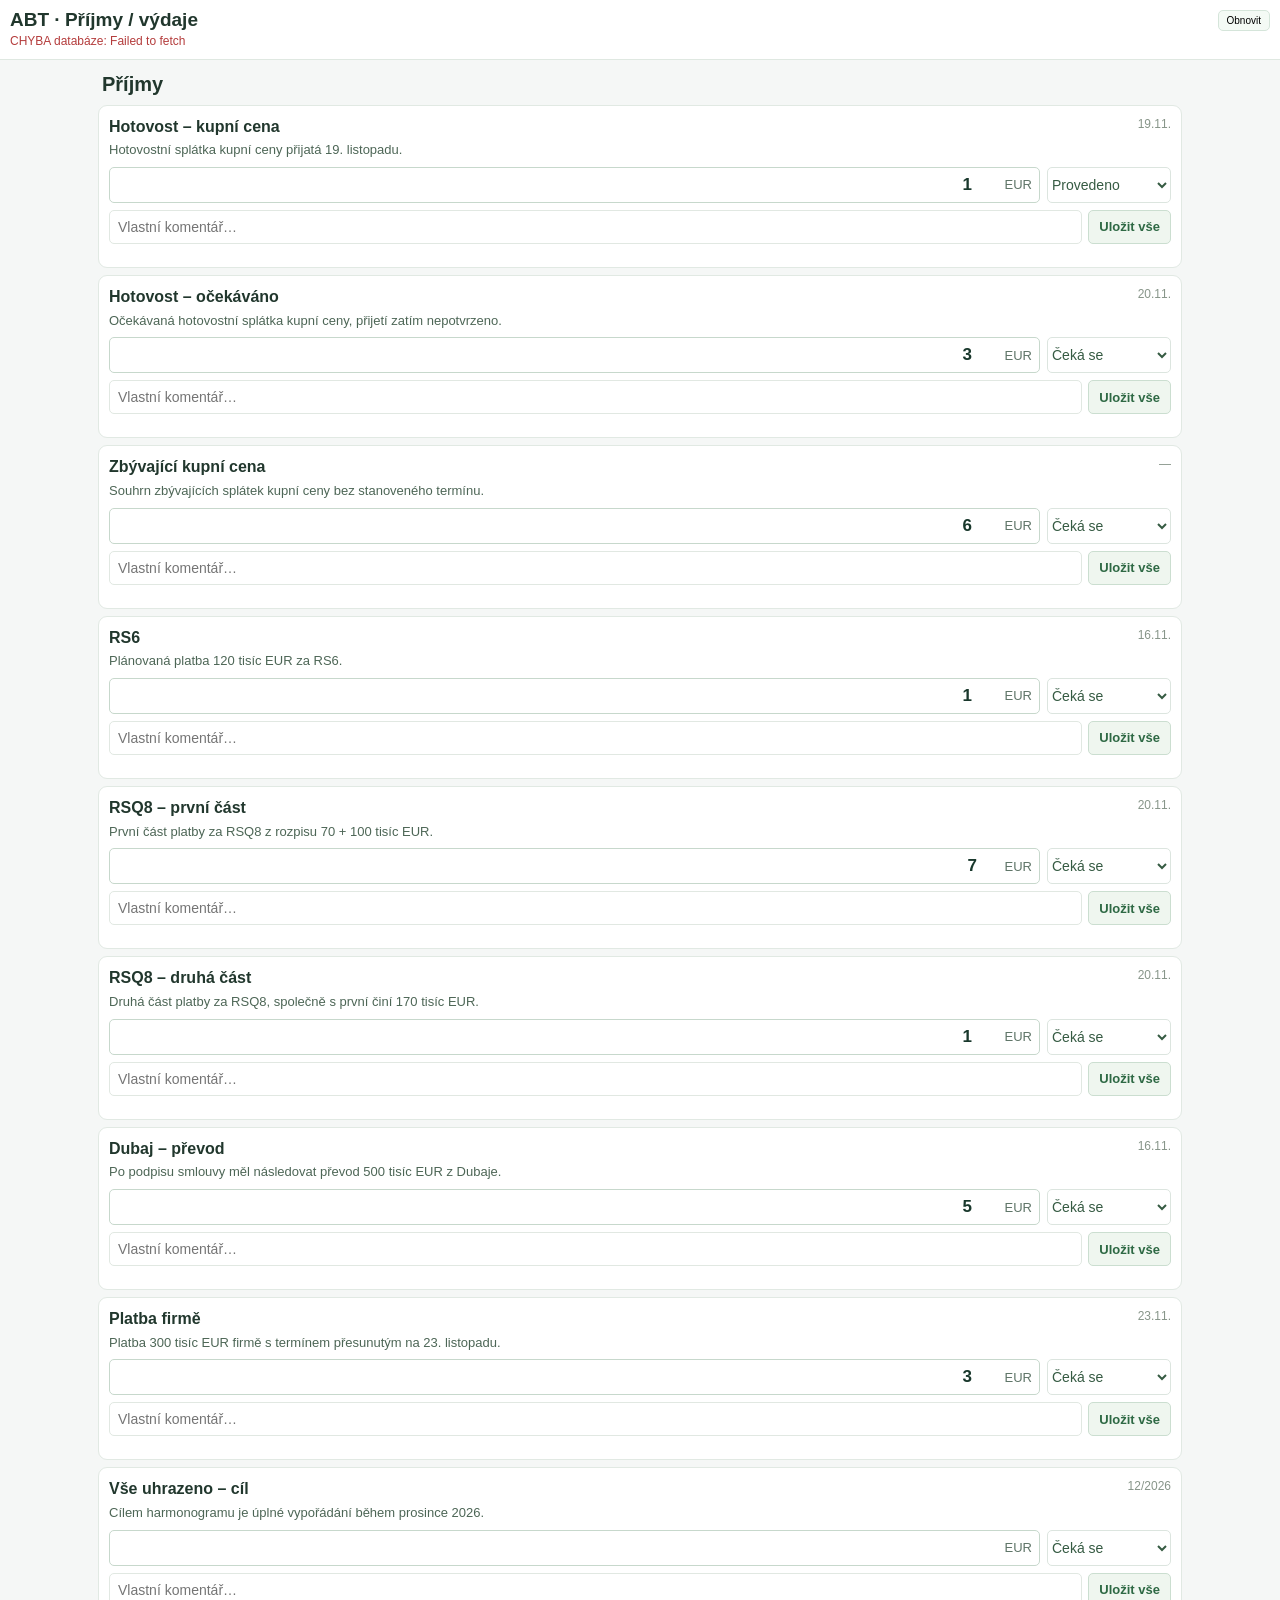
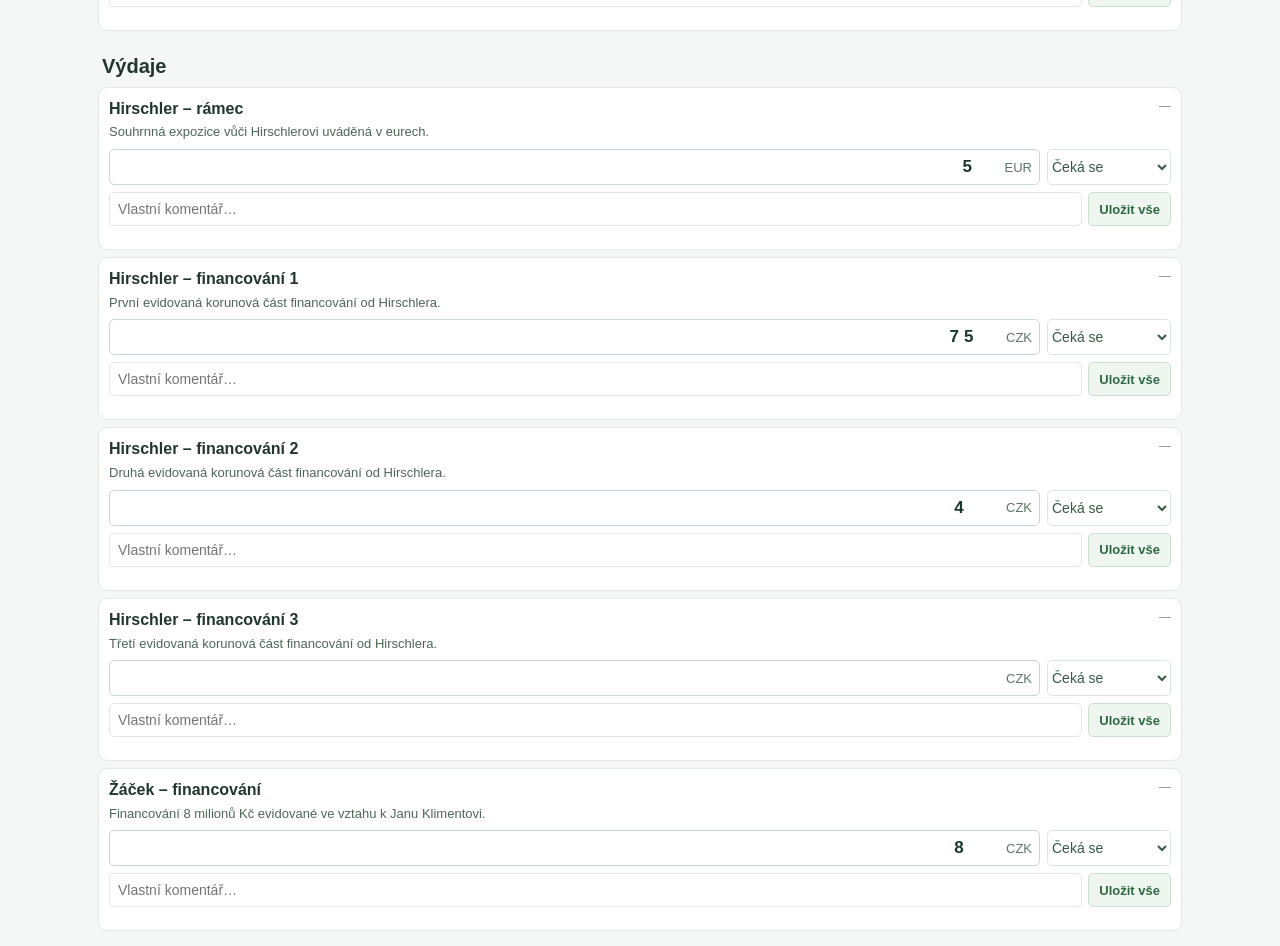
==== abt-harmonogram/index.html @ dbf968e8 "Increase text size, color income green and expenses red, format amounts with spaces" ====
<!doctype html><html lang="cs"><head><meta charset="utf-8"><meta name="viewport" content="width=device-width,initial-scale=1"><meta name="color-scheme" content="light"><title>ABT · Příjmy a výdaje</title><style>
*{box-sizing:border-box}body{margin:0;background:#f5f7f6;color:#21372d;font:12px -apple-system,BlinkMacSystemFont,"Segoe UI",Arial,sans-serif}header{position:sticky;top:0;background:#fff;border-bottom:1px solid #dfe8e1;padding:9px 10px;z-index:5}header h1{font-size:16px;margin:0}header small{font-size:10px;color:#78887c}main{max-width:1100px;margin:auto;display:flex;flex-direction:column;gap:12px;padding:8px}.group{min-width:0}.group h2{font-size:14px;margin:2px 3px 8px}.item{background:white;border:1px solid #e1e9e3;border-radius:7px;padding:7px;margin-bottom:5px}.head{display:flex;justify-content:space-between;gap:5px}.head strong{font-size:12px;line-height:1.2}.head small{font-size:10px;color:#879589;white-space:nowrap}.desc{font-size:10px;color:#61766a;line-height:1.25;margin:4px 0 5px;min-height:24px}.edit{display:grid;grid-template-columns:minmax(0,1fr) 91px;gap:4px}.amount{display:flex;align-items:center;border:1px solid #dce5df;border-radius:5px;min-width:0;height:28px}.amount input{width:100%;min-width:0;border:0;padding:4px 3px;text-align:right;background:transparent;font:700 12px inherit;color:#203c2e}.amount span{padding-right:4px;font-size:10px;color:#5f7568}.edit select{min-width:0;width:100%;height:28px;border:1px solid #dce5df;border-radius:5px;background:#f9fbf9;font-size:11px;color:#365b43}.note{display:flex;gap:4px;margin-top:5px}.note input{flex:1;min-width:0;height:26px;border:1px solid #e1e8e2;border-radius:5px;padding:4px 5px;font-size:11px}.note button{height:26px;border:1px solid #cbded0;border-radius:5px;background:#eff6ef;color:#2e6944;font-size:10px;padding:0 6px}.item .indicator{font-size:9px;min-height:10px;color:#458454;margin-top:2px}.item .indicator.bad{color:#b33d3d}#connection{font-size:10px;color:#64796b;margin-top:3px}.good{color:#317a4b!important}.bad{color:#b43c3c!important}input:focus,select:focus{outline:2px solid #9dbfaa;outline-offset:0}@media(max-width:410px){main{gap:5px;padding:5px}.item{padding:5px;margin-bottom:4px}.head strong{font-size:11px}.desc{font-size:9px;min-height:32px}.edit{grid-template-columns:minmax(0,1fr) 80px;gap:3px}.amount input{font-size:11px}.edit select{font-size:10px}.note input{font-size:10px}}@media(min-width:800px){.item{padding:10px}.desc{font-size:11px;min-height:15px}} 

/* Čitelnější mobilní finanční přehled */
body{font-size:14px}
header h1{font-size:19px}
.group h2{font-size:20px;margin:5px 4px 9px;font-weight:800}
.group.in h2{color:#176a36}
.group.out h2{color:#a32831}
.item{padding:11px 10px;margin-bottom:7px;border-radius:9px}
.group.in .item{background:#edfaef;border-color:#b7dfc1}
.group.out .item{background:#fff0f1;border-color:#f0bfc4}
.head strong{font-size:16px;font-weight:800;line-height:1.3}
.head small{font-size:12px}
.desc{font-size:13px;line-height:1.35;color:#4d6656;min-height:0;margin:4px 0 8px}
.group.out .desc{color:#785759}
.amount{height:36px;background:#fff;border-color:#c7d8cc}
.amount input{font-family:inherit;font-size:17px;font-weight:800;letter-spacing:.01em;color:#19382c}
.amount span{font-size:13px;padding-right:7px}
.edit{grid-template-columns:minmax(0,1fr) 124px;gap:7px}
.edit select{height:36px;font-size:14px;background:#fff}
.note{gap:6px;margin-top:7px}
.note input{height:34px;font-size:14px;background:#fff;padding:6px 8px}
.note button{height:34px;font-size:13px;font-weight:700;padding:0 10px}
.item .indicator{font-size:11px}
#connection{font-size:12px;line-height:1.3}
@media(max-width:410px){
main{gap:9px;padding:7px}
.item{padding:9px 8px;margin-bottom:6px}
.head strong{font-size:16px}
.desc{font-size:12px;min-height:0}
.edit{grid-template-columns:minmax(0,1fr) 112px;gap:5px}
.amount input{font-size:16px}
.edit select{font-size:13px}
.note input{font-size:13px}
}
</style></head><body><header><h1>ABT · Příjmy / výdaje</h1><button id="refresh" type="button" style="float:right;margin-top:-21px;border:1px solid #d5e5da;background:#f4faf5;border-radius:5px;padding:4px 8px;font-size:10px">Obnovit</button><div id="connection">Načítám sdílené údaje…</div></header><main id="main"></main><script>
const ITEMS=[["p100","in","19.11.","Hotovost – kupní cena",100000,"EUR","provedeno","Hotovostní splátka kupní ceny přijatá 19. listopadu."],["p300","in","20.11.","Hotovost – očekáváno",300000,"EUR","ceka","Očekávaná hotovostní splátka kupní ceny, přijetí zatím nepotvrzeno."],["p2600","in","—","Zbývající kupní cena",2600000,"EUR","ceka","Souhrn zbývajících splátek kupní ceny bez stanoveného termínu."],["a_rs6_120","in","16.11.","RS6",120000,"EUR","ceka","Plánovaná platba 120 tisíc EUR za RS6."],["a_rsq8_70","in","20.11.","RSQ8 – první část",70000,"EUR","ceka","První část platby za RSQ8 z rozpisu 70 + 100 tisíc EUR."],["a_rsq8_100","in","20.11.","RSQ8 – druhá část",100000,"EUR","ceka","Druhá část platby za RSQ8, společně s první činí 170 tisíc EUR."],["a_dubai_500","in","16.11.","Dubaj – převod",500000,"EUR","ceka","Po podpisu smlouvy měl následovat převod 500 tisíc EUR z Dubaje."],["a_firma_300","in","23.11.","Platba firmě",300000,"EUR","ceka","Platba 300 tisíc EUR firmě s termínem přesunutým na 23. listopadu."],["a_december","in","12/2026","Vše uhrazeno – cíl",0,"EUR","ceka","Cílem harmonogramu je úplné vypořádání během prosince 2026."],["h500","out","—","Hirschler – rámec",500000,"EUR","ceka","Souhrnná expozice vůči Hirschlerovi uváděná v eurech."],["h7500","out","—","Hirschler – financování 1",7500000,"CZK","ceka","První evidovaná korunová část financování od Hirschlera."],["h4000","out","—","Hirschler – financování 2",4000000,"CZK","ceka","Druhá evidovaná korunová část financování od Hirschlera."],["h2000","out","—","Hirschler – financování 3",2000000,"CZK","ceka","Třetí evidovaná korunová část financování od Hirschlera."],["z8000","out","—","Žáček – financování",8000000,"CZK","ceka","Financování 8 milionů Kč evidované ve vztahu k Janu Klimentovi."]];
const BASE="https://c--c4296fe3-6549-4477-bdfd-936af88bf021-prod.lovable.cloud";
const KEY="sb_publishable_Ddahqy6FWHovyP6J8o03cg_Qhcrh0Sl";
const $=s=>document.querySelector(s);
const safe=s=>String(s).replace(/[&<>"']/g,c=>({"&":"&amp;","<":"&lt;",">":"&gt;",'"':"&quot;","'":"&#39;"}[c]));
const formatAmount=n=>new Intl.NumberFormat("cs-CZ",{maximumFractionDigits:2}).format(Number(n)).replace(/[\\u00a0\\u202f]/g," ");
const states=Object.fromEntries(ITEMS.map(r=>[r[0],{amount:r[4],status:r[6],comment:""}]));
function rowHtml(r){const [id,g,date,name,amt,cur,status,description]=r;return '<article class="item" data-id="'+id+'"><div class="head"><strong>'+safe(name)+'</strong><small>'+safe(date)+'</small></div><div class="desc">'+safe(description)+'</div><div class="edit"><label class="amount"><input aria-label="Částka '+safe(name)+'" inputmode="decimal" value="'+formatAmount(amt)+'"><span>'+cur+'</span></label><select aria-label="Stav '+safe(name)+'"><option value="provedeno"'+(status==="provedeno"?" selected":"")+'>Provedeno</option><option value="ceka"'+(status==="ceka"?" selected":"")+'>Čeká se</option><option value="nesplneno"'+(status==="nesplneno"?" selected":"")+'>Nesplněno</option></select></div><div class="note"><input aria-label="Komentář '+safe(name)+'" placeholder="Vlastní komentář…" maxlength="2000"><button type="button">Uložit vše</button></div><div class="indicator"></div></article>'}
$("#main").innerHTML=['in','out'].map(g=>'<section class="group "+g><h2>'+(g==='in'?'Příjmy':'Výdaje')+'</h2>'+ITEMS.filter(r=>r[1]===g).map(rowHtml).join('')+'</section>').join('');
function show(el,text,bad=false){const node=el.querySelector(".indicator");node.textContent=text;node.className="indicator"+(bad?" bad":"")}
async function request(path,method="GET",body){const res=await fetch(BASE+"/rest/v1/"+path,{method,cache:"no-store",headers:{"apikey":KEY,"Content-Type":"application/json","Accept":"application/json",...(method==="PATCH"?{"Prefer":"return=representation"}:{})},...(body!==undefined?{body:JSON.stringify(body)}:{})});const t=await res.text();if(!res.ok)throw Error(t.slice(0,180));return t?JSON.parse(t):[]}
function apply(id){const el=document.querySelector('[data-id="'+id+'"]');if(!el)return;const v=states[id];el.querySelector(".amount input").value=formatAmount(v.amount);el.querySelector("select").value=v.status;el.querySelector(".note input").value=v.comment||""}
const busy=new Set();
function readEditor(el){
 const raw=el.querySelector(".amount input").value.trim().replace(/\s/g,"").replace(",",".");
 if(!/^\d+(\.\d{1,2})?$/.test(raw)||Number(raw)>=1e12)throw Error("Neplatná částka. Povolena jsou maximálně dvě desetinná místa.");
 return {amount:Number(raw),status:el.querySelector("select").value,comment:el.querySelector(".note input").value};
}
async function saveAll(el){
 const id=el.dataset.id;
 if(busy.has(id))return;
 let patch;
 try{patch=readEditor(el)}catch(e){show(el,e.message,true);return}
 busy.add(id);
 const button=el.querySelector("button");
 button.disabled=true;button.textContent="Ukládám…";
 show(el,"Odesílám změny do databáze…");
 try{
   const result=await request("payment_item_states?id=eq."+encodeURIComponent(id)+"&select=id,amount,status,comment","PATCH",patch);
   if(!Array.isArray(result)||result.length!==1)throw Error("Změna nebyla databází potvrzena.");
   const verify=await request("payment_item_states?id=eq."+encodeURIComponent(id)+"&select=id,amount,status,comment");
   if(!Array.isArray(verify)||verify.length!==1)throw Error("Uložení se nepodařilo zpětně ověřit.");
   const r=verify[0];
   if(Math.abs(Number(r.amount)-patch.amount)>0.001||r.status!==patch.status||(r.comment||"")!==patch.comment)throw Error("Po načtení jsou hodnoty jiné, změna nebyla potvrzena.");
   states[id]={amount:Number(r.amount),status:r.status,comment:r.comment||""};
   apply(id);
   show(el,"✓ Uloženo a znovu načteno z databáze");
 }catch(e){
   show(el,"CHYBA: "+e.message,true);
   // Preserve edited form values to allow retry; do not claim success.
 }finally{
   busy.delete(id);
   button.disabled=false;button.textContent="Uložit vše";
 }
}
document.querySelectorAll(".item").forEach(el=>{
 const button=el.querySelector("button");
 button.addEventListener("click",()=>saveAll(el));
 const mark=()=>{show(el,"Neuložené změny – klepněte na Uložit vše");};
 el.querySelector(".amount input").addEventListener("input",mark);
 el.querySelector("select").addEventListener("change",mark);
 const comment=el.querySelector(".note input");
 comment.addEventListener("input",mark);
 comment.addEventListener("keydown",e=>{if(e.key==="Enter"){e.preventDefault();saveAll(el)}});
});
async function load(){
 const indicator=$("#connection");
 indicator.textContent="Načítám společná data…";indicator.className="";
 try{
  const result=await request("payment_item_states?select=id,amount,status,comment");
  if(!Array.isArray(result)||result.length<ITEMS.length)throw Error("Databáze nevrátila všech 14 položek.");
  for(const r of result)if(states[r.id])states[r.id]={amount:Number(r.amount),status:r.status,comment:r.comment||""};
  for(const id of Object.keys(states)){if(!busy.has(id)){apply(id);const el=document.querySelector('[data-id="'+id+'"]');show(el,"");}}
  indicator.textContent="Sdílená databáze aktivní · po změně stiskněte Uložit vše";indicator.className="good";
 }catch(e){
  indicator.textContent="CHYBA databáze: "+e.message;indicator.className="bad";
  document.querySelectorAll(".item button").forEach(el=>el.disabled=true);
 }
}
$("#refresh").addEventListener("click",()=>load());
load();
</script></body></html>
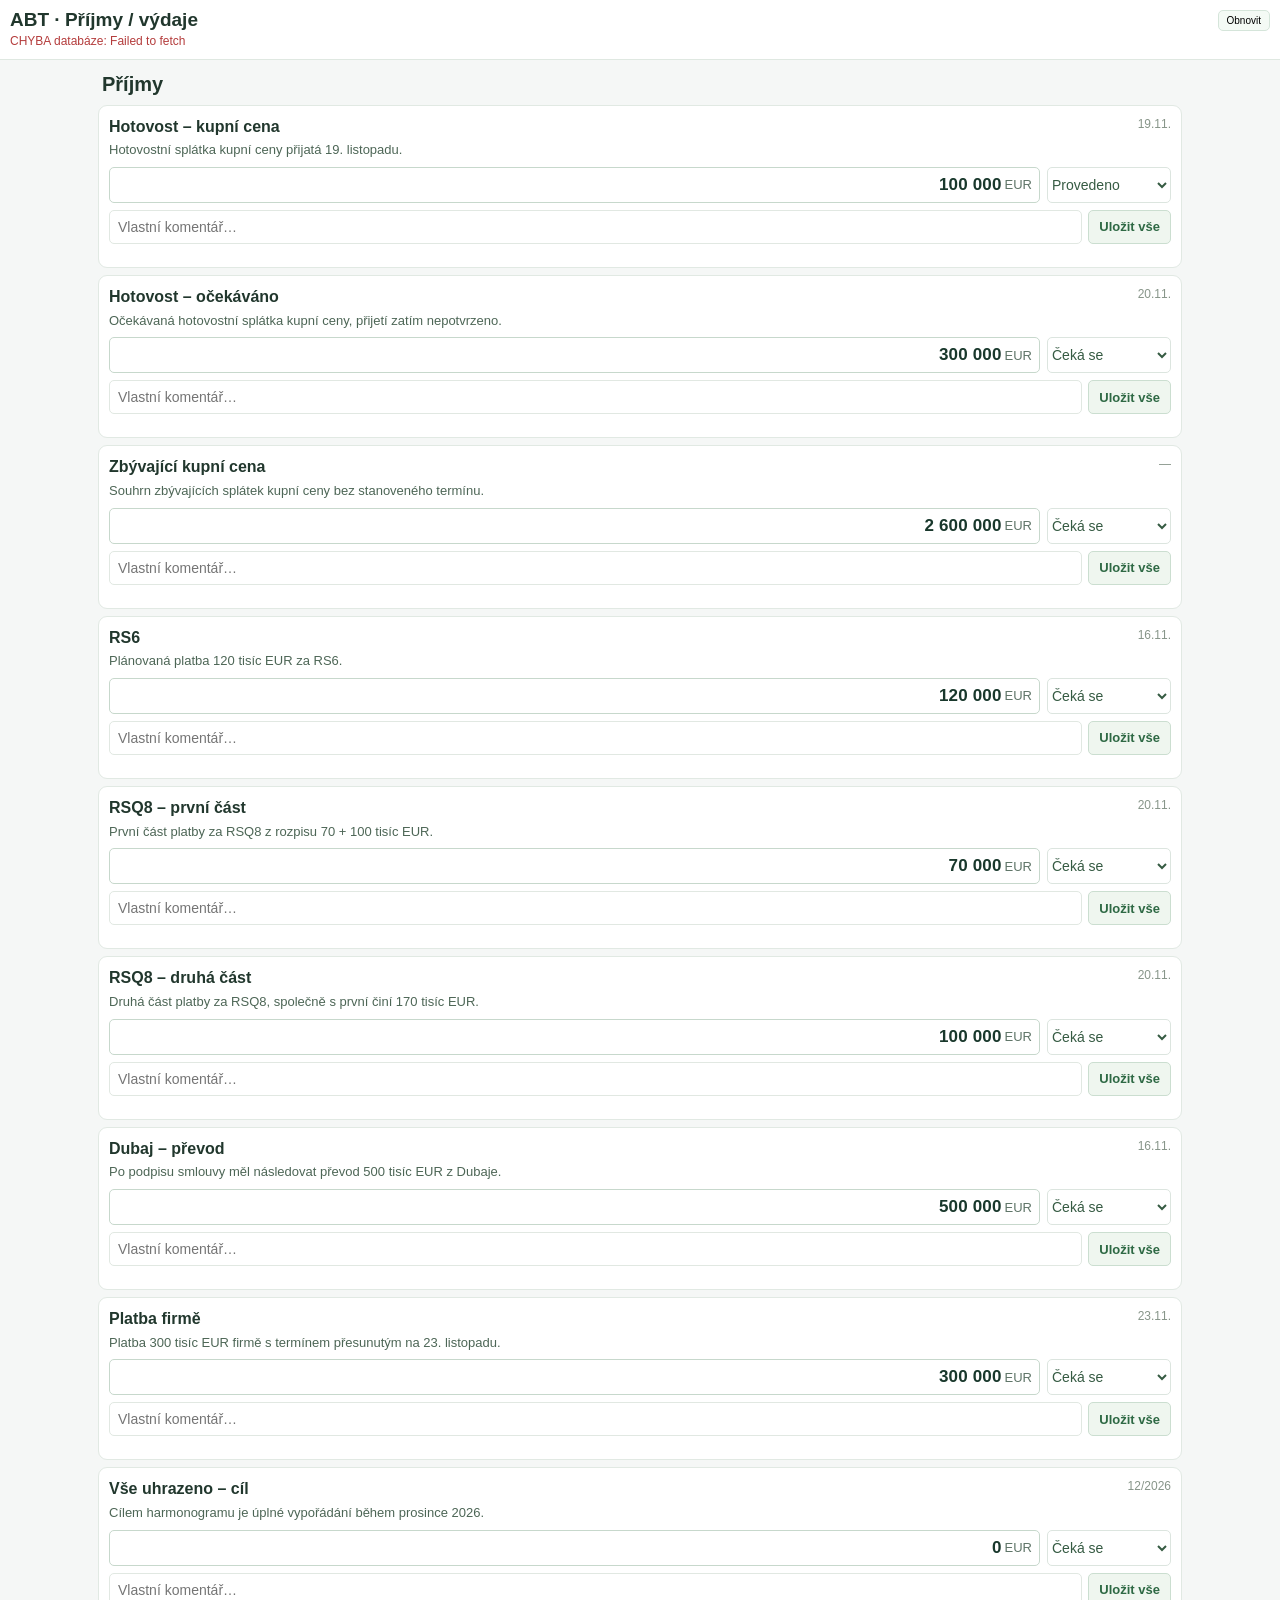
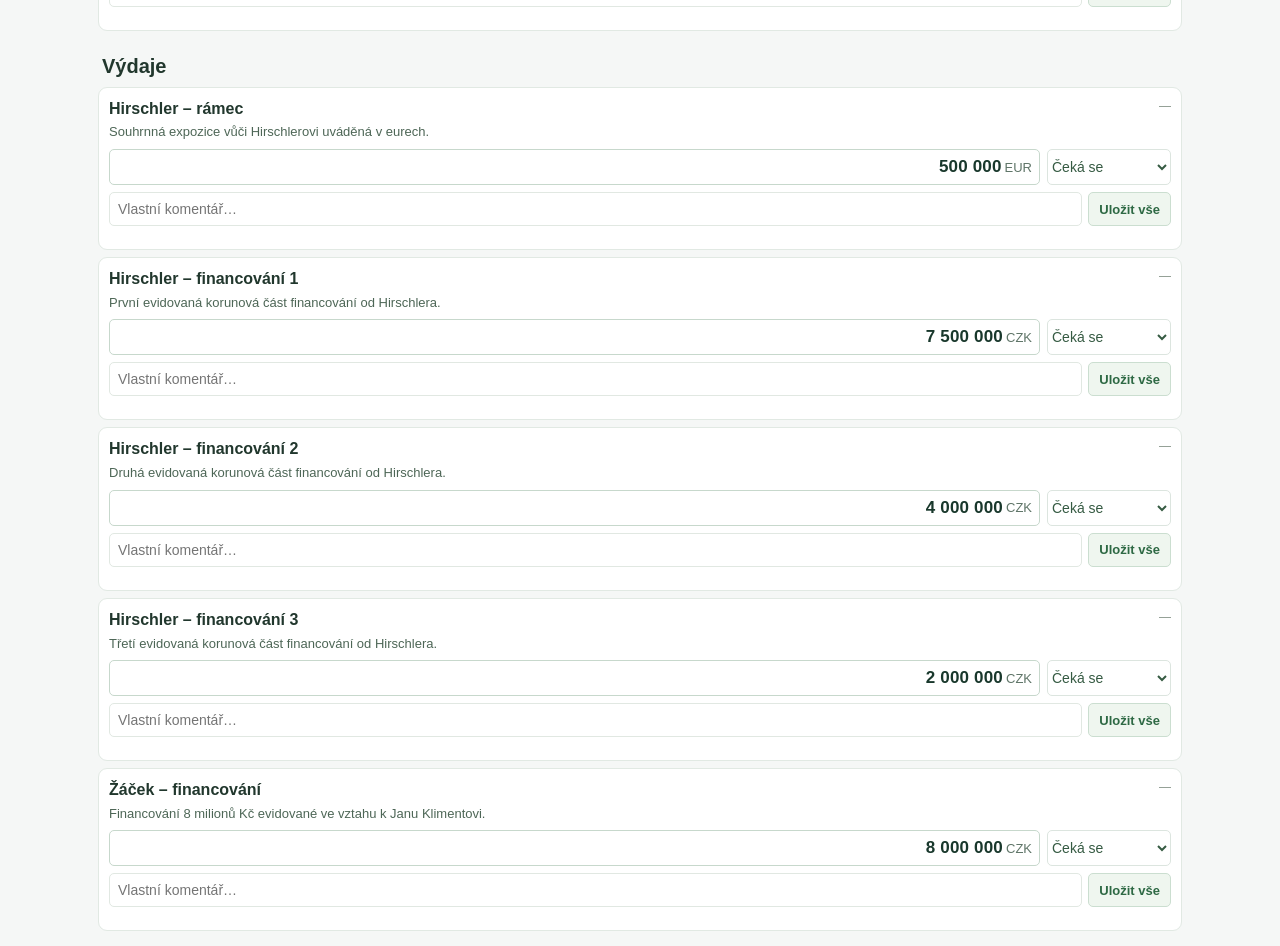
==== commit 150c32ba: "Correct Czech thousands separator normalization" ====
--- a/abt-harmonogram/index.html
+++ b/abt-harmonogram/index.html
@@ -40,7 +40,7 @@
 const KEY="sb_publishable_Ddahqy6FWHovyP6J8o03cg_Qhcrh0Sl";
 const $=s=>document.querySelector(s);
 const safe=s=>String(s).replace(/[&<>"']/g,c=>({"&":"&amp;","<":"&lt;",">":"&gt;",'"':"&quot;","'":"&#39;"}[c]));
-const formatAmount=n=>new Intl.NumberFormat("cs-CZ",{maximumFractionDigits:2}).format(Number(n)).replace(/[\\u00a0\\u202f]/g," ");
+const formatAmount=n=>new Intl.NumberFormat("cs-CZ",{maximumFractionDigits:2}).format(Number(n)).replace(/[\u00a0\u202f]/g," ");
 const states=Object.fromEntries(ITEMS.map(r=>[r[0],{amount:r[4],status:r[6],comment:""}]));
 function rowHtml(r){const [id,g,date,name,amt,cur,status,description]=r;return '<article class="item" data-id="'+id+'"><div class="head"><strong>'+safe(name)+'</strong><small>'+safe(date)+'</small></div><div class="desc">'+safe(description)+'</div><div class="edit"><label class="amount"><input aria-label="Částka '+safe(name)+'" inputmode="decimal" value="'+formatAmount(amt)+'"><span>'+cur+'</span></label><select aria-label="Stav '+safe(name)+'"><option value="provedeno"'+(status==="provedeno"?" selected":"")+'>Provedeno</option><option value="ceka"'+(status==="ceka"?" selected":"")+'>Čeká se</option><option value="nesplneno"'+(status==="nesplneno"?" selected":"")+'>Nesplněno</option></select></div><div class="note"><input aria-label="Komentář '+safe(name)+'" placeholder="Vlastní komentář…" maxlength="2000"><button type="button">Uložit vše</button></div><div class="indicator"></div></article>'}
 $("#main").innerHTML=['in','out'].map(g=>'<section class="group "+g><h2>'+(g==='in'?'Příjmy':'Výdaje')+'</h2>'+ITEMS.filter(r=>r[1]===g).map(rowHtml).join('')+'</section>').join('');
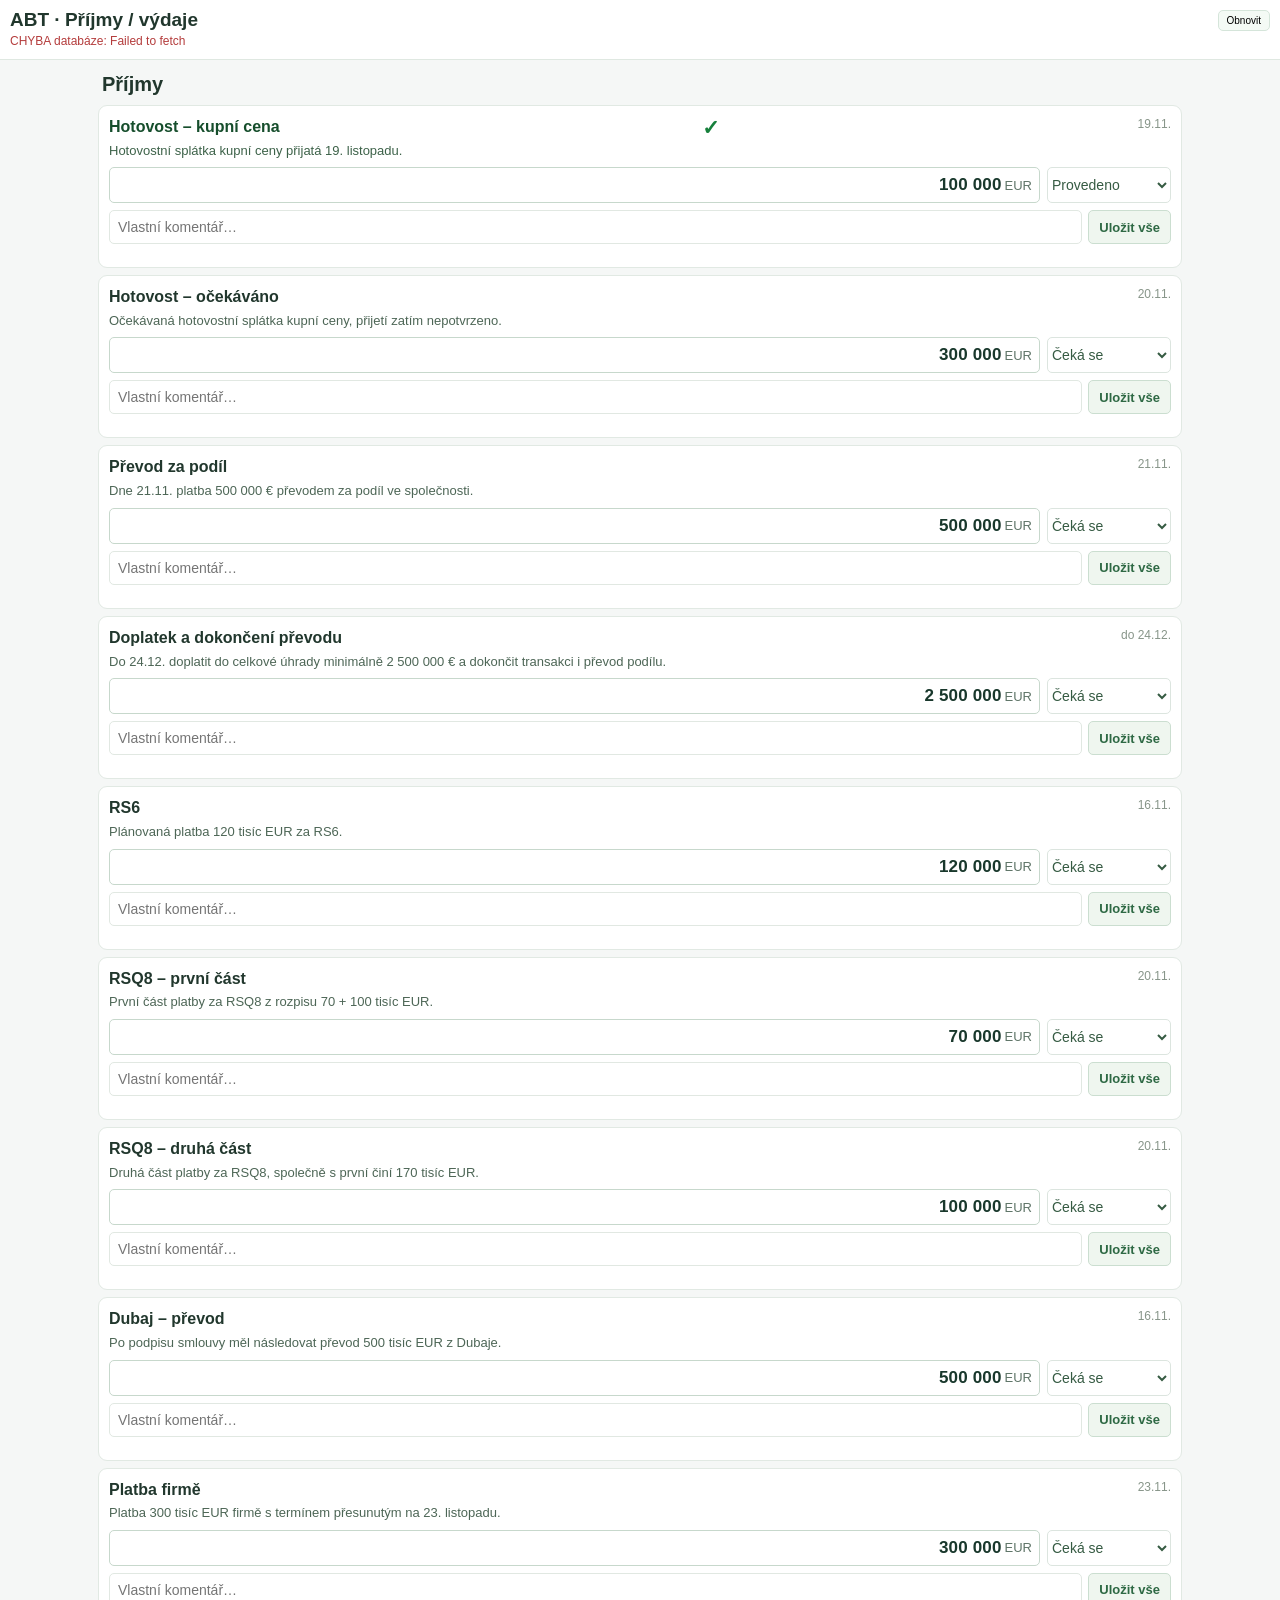
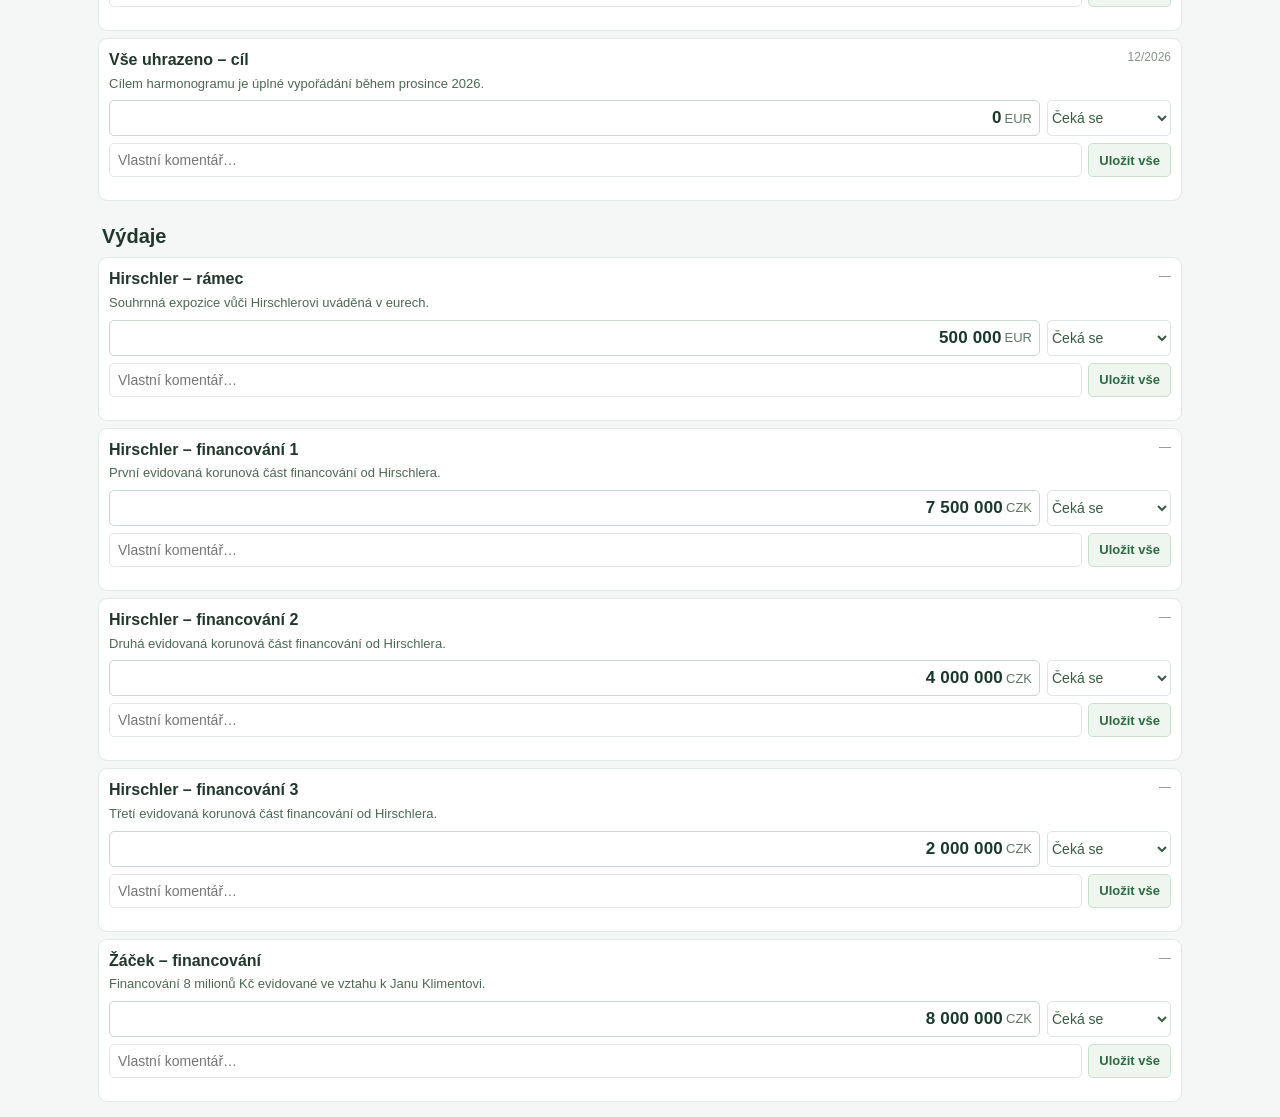
==== commit 06dd7f0c: "Replace purchase remainder with dated transfer and settlement target; fill completed rows green" ====
--- a/abt-harmonogram/index.html
+++ b/abt-harmonogram/index.html
@@ -34,19 +34,32 @@
 .edit select{font-size:13px}
 .note input{font-size:13px}
 }
+
+/* Barva výhradně podle skutečně uloženého stavu, nikoli podle typu platby */
+.group.in .item,.group.out .item{background:#fff;border-color:#e0e5e1}
+.group.in .item.done,.group.out .item.done{background:#dbf5e2!important;border-color:#74be88!important;box-shadow:inset 0 0 0 1px #a4d9b0}
+.item .status-check{display:none;flex-shrink:0;color:#17803c;font-size:21px;line-height:1;font-weight:900;margin-left:5px}
+.item.done .status-check{display:inline-block}
+.item.done .desc{color:#3d6249}
+.item.done .head strong{color:#164e2c}
 </style></head><body><header><h1>ABT · Příjmy / výdaje</h1><button id="refresh" type="button" style="float:right;margin-top:-21px;border:1px solid #d5e5da;background:#f4faf5;border-radius:5px;padding:4px 8px;font-size:10px">Obnovit</button><div id="connection">Načítám sdílené údaje…</div></header><main id="main"></main><script>
-const ITEMS=[["p100","in","19.11.","Hotovost – kupní cena",100000,"EUR","provedeno","Hotovostní splátka kupní ceny přijatá 19. listopadu."],["p300","in","20.11.","Hotovost – očekáváno",300000,"EUR","ceka","Očekávaná hotovostní splátka kupní ceny, přijetí zatím nepotvrzeno."],["p2600","in","—","Zbývající kupní cena",2600000,"EUR","ceka","Souhrn zbývajících splátek kupní ceny bez stanoveného termínu."],["a_rs6_120","in","16.11.","RS6",120000,"EUR","ceka","Plánovaná platba 120 tisíc EUR za RS6."],["a_rsq8_70","in","20.11.","RSQ8 – první část",70000,"EUR","ceka","První část platby za RSQ8 z rozpisu 70 + 100 tisíc EUR."],["a_rsq8_100","in","20.11.","RSQ8 – druhá část",100000,"EUR","ceka","Druhá část platby za RSQ8, společně s první činí 170 tisíc EUR."],["a_dubai_500","in","16.11.","Dubaj – převod",500000,"EUR","ceka","Po podpisu smlouvy měl následovat převod 500 tisíc EUR z Dubaje."],["a_firma_300","in","23.11.","Platba firmě",300000,"EUR","ceka","Platba 300 tisíc EUR firmě s termínem přesunutým na 23. listopadu."],["a_december","in","12/2026","Vše uhrazeno – cíl",0,"EUR","ceka","Cílem harmonogramu je úplné vypořádání během prosince 2026."],["h500","out","—","Hirschler – rámec",500000,"EUR","ceka","Souhrnná expozice vůči Hirschlerovi uváděná v eurech."],["h7500","out","—","Hirschler – financování 1",7500000,"CZK","ceka","První evidovaná korunová část financování od Hirschlera."],["h4000","out","—","Hirschler – financování 2",4000000,"CZK","ceka","Druhá evidovaná korunová část financování od Hirschlera."],["h2000","out","—","Hirschler – financování 3",2000000,"CZK","ceka","Třetí evidovaná korunová část financování od Hirschlera."],["z8000","out","—","Žáček – financování",8000000,"CZK","ceka","Financování 8 milionů Kč evidované ve vztahu k Janu Klimentovi."]];
+const ITEMS=[["p100","in","19.11.","Hotovost – kupní cena",100000,"EUR","provedeno","Hotovostní splátka kupní ceny přijatá 19. listopadu."],["p300","in","20.11.","Hotovost – očekáváno",300000,"EUR","ceka","Očekávaná hotovostní splátka kupní ceny, přijetí zatím nepotvrzeno."],["p_transfer_2111","in","21.11.","Převod za podíl",500000,"EUR","ceka","Dne 21.11. platba 500 000 € převodem za podíl ve společnosti."],["p_target_2412","in","do 24.12.","Doplatek a dokončení převodu",2500000,"EUR","ceka","Do 24.12. doplatit do celkové úhrady minimálně 2 500 000 € a dokončit transakci i převod podílu."],["a_rs6_120","in","16.11.","RS6",120000,"EUR","ceka","Plánovaná platba 120 tisíc EUR za RS6."],["a_rsq8_70","in","20.11.","RSQ8 – první část",70000,"EUR","ceka","První část platby za RSQ8 z rozpisu 70 + 100 tisíc EUR."],["a_rsq8_100","in","20.11.","RSQ8 – druhá část",100000,"EUR","ceka","Druhá část platby za RSQ8, společně s první činí 170 tisíc EUR."],["a_dubai_500","in","16.11.","Dubaj – převod",500000,"EUR","ceka","Po podpisu smlouvy měl následovat převod 500 tisíc EUR z Dubaje."],["a_firma_300","in","23.11.","Platba firmě",300000,"EUR","ceka","Platba 300 tisíc EUR firmě s termínem přesunutým na 23. listopadu."],["a_december","in","12/2026","Vše uhrazeno – cíl",0,"EUR","ceka","Cílem harmonogramu je úplné vypořádání během prosince 2026."],["h500","out","—","Hirschler – rámec",500000,"EUR","ceka","Souhrnná expozice vůči Hirschlerovi uváděná v eurech."],["h7500","out","—","Hirschler – financování 1",7500000,"CZK","ceka","První evidovaná korunová část financování od Hirschlera."],["h4000","out","—","Hirschler – financování 2",4000000,"CZK","ceka","Druhá evidovaná korunová část financování od Hirschlera."],["h2000","out","—","Hirschler – financování 3",2000000,"CZK","ceka","Třetí evidovaná korunová část financování od Hirschlera."],["z8000","out","—","Žáček – financování",8000000,"CZK","ceka","Financování 8 milionů Kč evidované ve vztahu k Janu Klimentovi."]];
 const BASE="https://c--c4296fe3-6549-4477-bdfd-936af88bf021-prod.lovable.cloud";
 const KEY="sb_publishable_Ddahqy6FWHovyP6J8o03cg_Qhcrh0Sl";
 const $=s=>document.querySelector(s);
 const safe=s=>String(s).replace(/[&<>"']/g,c=>({"&":"&amp;","<":"&lt;",">":"&gt;",'"':"&quot;","'":"&#39;"}[c]));
 const formatAmount=n=>new Intl.NumberFormat("cs-CZ",{maximumFractionDigits:2}).format(Number(n)).replace(/[\u00a0\u202f]/g," ");
 const states=Object.fromEntries(ITEMS.map(r=>[r[0],{amount:r[4],status:r[6],comment:""}]));
-function rowHtml(r){const [id,g,date,name,amt,cur,status,description]=r;return '<article class="item" data-id="'+id+'"><div class="head"><strong>'+safe(name)+'</strong><small>'+safe(date)+'</small></div><div class="desc">'+safe(description)+'</div><div class="edit"><label class="amount"><input aria-label="Částka '+safe(name)+'" inputmode="decimal" value="'+formatAmount(amt)+'"><span>'+cur+'</span></label><select aria-label="Stav '+safe(name)+'"><option value="provedeno"'+(status==="provedeno"?" selected":"")+'>Provedeno</option><option value="ceka"'+(status==="ceka"?" selected":"")+'>Čeká se</option><option value="nesplneno"'+(status==="nesplneno"?" selected":"")+'>Nesplněno</option></select></div><div class="note"><input aria-label="Komentář '+safe(name)+'" placeholder="Vlastní komentář…" maxlength="2000"><button type="button">Uložit vše</button></div><div class="indicator"></div></article>'}
+function rowHtml(r){const [id,g,date,name,amt,cur,status,description]=r;return '<article class="item'+(status==="provedeno"?" done":"")+'" data-id="'+id+'"><div class="head"><strong>'+safe(name)+'</strong><span class="status-check" aria-label="Provedeno" title="Provedeno">✓</span><small>'+safe(date)+'</small></div><div class="desc">'+safe(description)+'</div><div class="edit"><label class="amount"><input aria-label="Částka '+safe(name)+'" inputmode="decimal" value="'+formatAmount(amt)+'"><span>'+cur+'</span></label><select aria-label="Stav '+safe(name)+'"><option value="provedeno"'+(status==="provedeno"?" selected":"")+'>Provedeno</option><option value="ceka"'+(status==="ceka"?" selected":"")+'>Čeká se</option><option value="nesplneno"'+(status==="nesplneno"?" selected":"")+'>Nesplněno</option></select></div><div class="note"><input aria-label="Komentář '+safe(name)+'" placeholder="Vlastní komentář…" maxlength="2000"><button type="button">Uložit vše</button></div><div class="indicator"></div></article>'}
 $("#main").innerHTML=['in','out'].map(g=>'<section class="group "+g><h2>'+(g==='in'?'Příjmy':'Výdaje')+'</h2>'+ITEMS.filter(r=>r[1]===g).map(rowHtml).join('')+'</section>').join('');
 function show(el,text,bad=false){const node=el.querySelector(".indicator");node.textContent=text;node.className="indicator"+(bad?" bad":"")}
 async function request(path,method="GET",body){const res=await fetch(BASE+"/rest/v1/"+path,{method,cache:"no-store",headers:{"apikey":KEY,"Content-Type":"application/json","Accept":"application/json",...(method==="PATCH"?{"Prefer":"return=representation"}:{})},...(body!==undefined?{body:JSON.stringify(body)}:{})});const t=await res.text();if(!res.ok)throw Error(t.slice(0,180));return t?JSON.parse(t):[]}
-function apply(id){const el=document.querySelector('[data-id="'+id+'"]');if(!el)return;const v=states[id];el.querySelector(".amount input").value=formatAmount(v.amount);el.querySelector("select").value=v.status;el.querySelector(".note input").value=v.comment||""}
+function setDoneAppearance(el,done){
+ el.classList.toggle("done",done);
+ el.style.setProperty("background-color",done?"#dbf5e2":"#ffffff","important");
+ el.style.setProperty("border-color",done?"#74be88":"#e0e5e1","important");
+}
+function apply(id){const el=document.querySelector('[data-id="'+id+'"]');if(!el)return;const v=states[id];el.querySelector(".amount input").value=formatAmount(v.amount);el.querySelector("select").value=v.status;setDoneAppearance(el,v.status==="provedeno");el.querySelector(".note input").value=v.comment||""}
 const busy=new Set();
 function readEditor(el){
  const raw=el.querySelector(".amount input").value.trim().replace(/\s/g,"").replace(",",".");
@@ -85,7 +98,7 @@
  button.addEventListener("click",()=>saveAll(el));
  const mark=()=>{show(el,"Neuložené změny – klepněte na Uložit vše");};
  el.querySelector(".amount input").addEventListener("input",mark);
- el.querySelector("select").addEventListener("change",mark);
+ el.querySelector("select").addEventListener("change",()=>{setDoneAppearance(el,el.querySelector("select").value==="provedeno");mark();});
  const comment=el.querySelector(".note input");
  comment.addEventListener("input",mark);
  comment.addEventListener("keydown",e=>{if(e.key==="Enter"){e.preventDefault();saveAll(el)}});
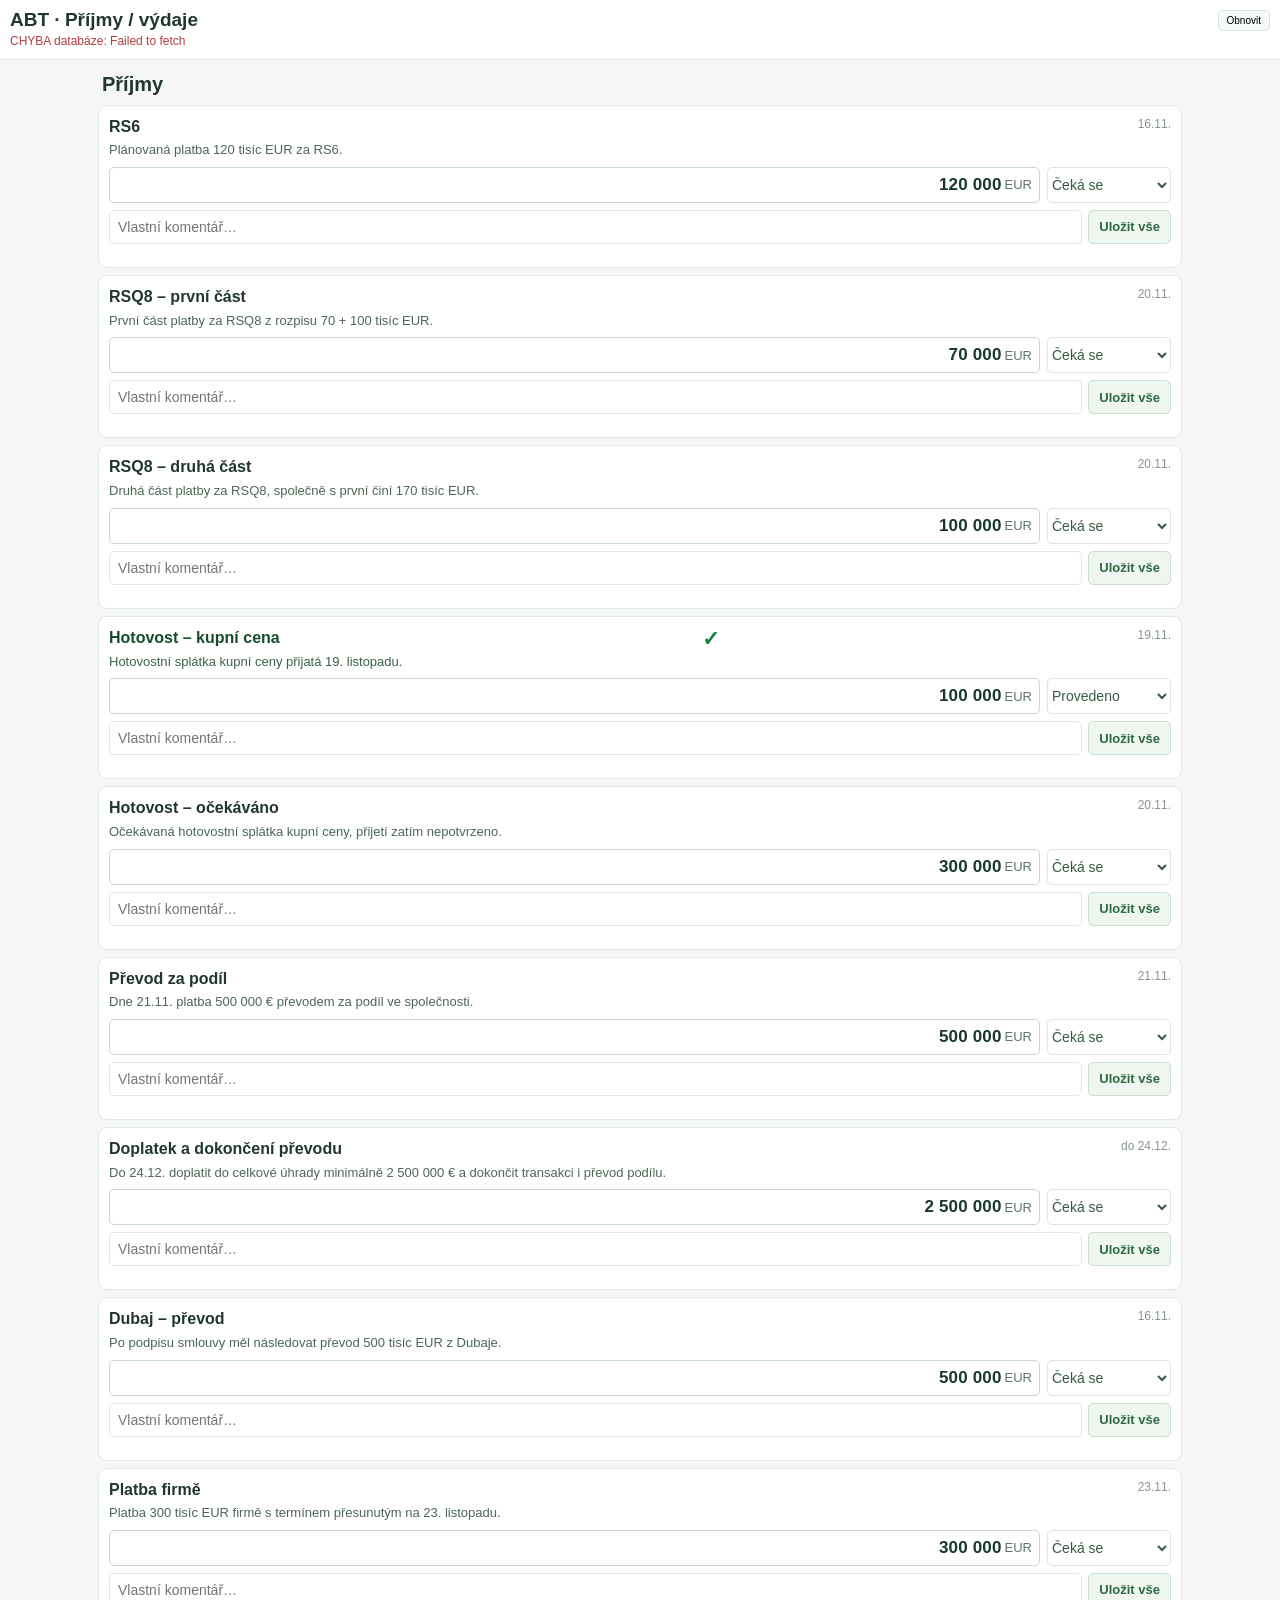
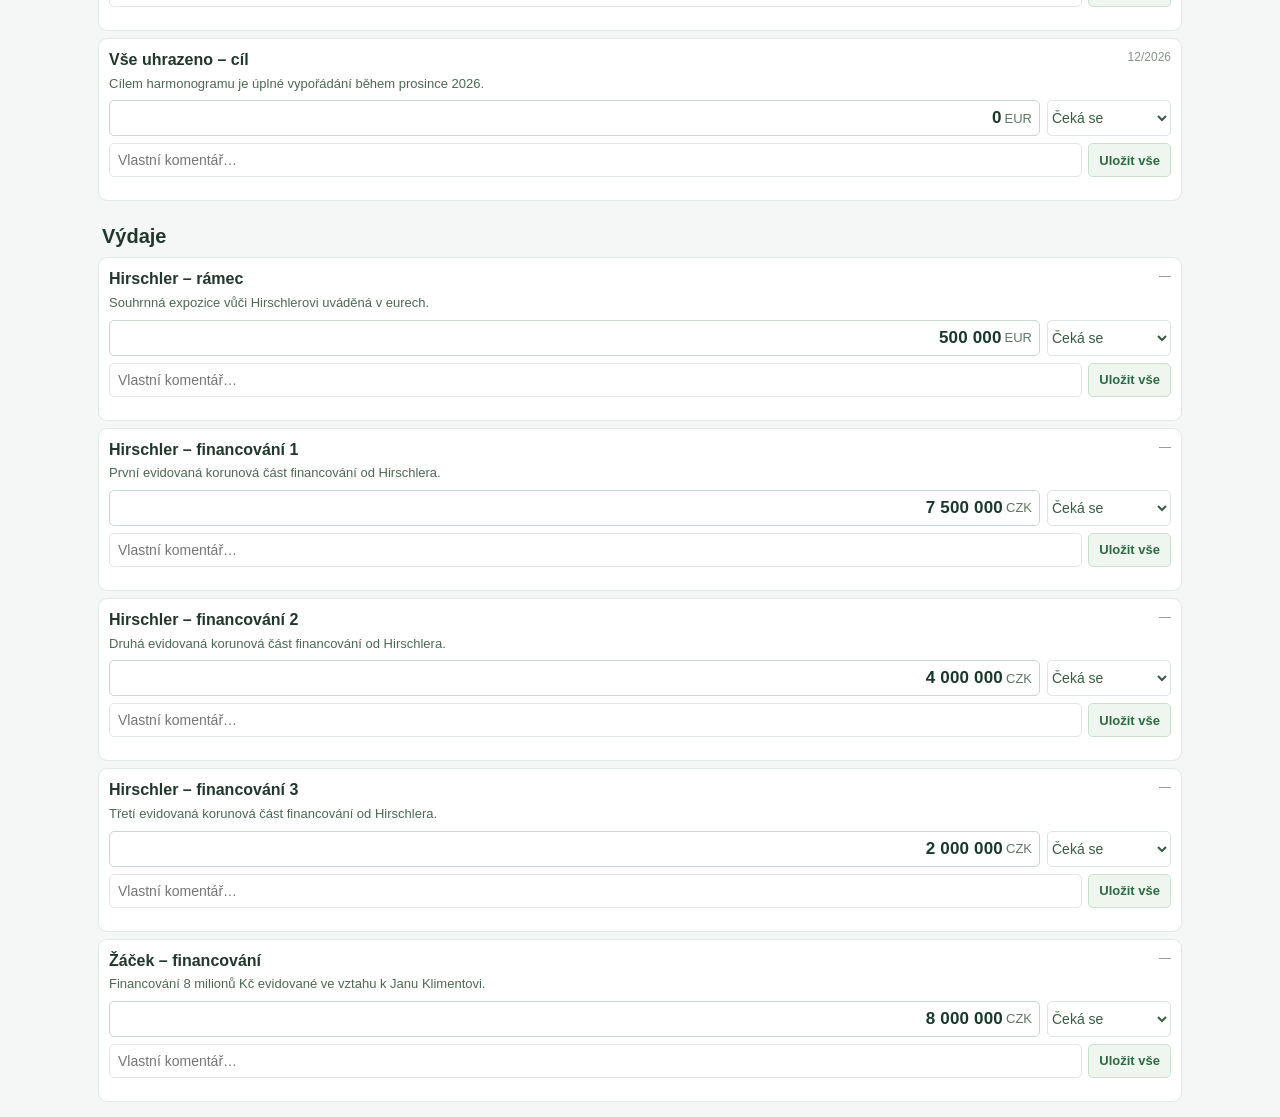
==== commit 36a8a179: "Move RS6 and RSQ8 payments to top of income list" ====
--- a/abt-harmonogram/index.html
+++ b/abt-harmonogram/index.html
@@ -43,7 +43,7 @@
 .item.done .desc{color:#3d6249}
 .item.done .head strong{color:#164e2c}
 </style></head><body><header><h1>ABT · Příjmy / výdaje</h1><button id="refresh" type="button" style="float:right;margin-top:-21px;border:1px solid #d5e5da;background:#f4faf5;border-radius:5px;padding:4px 8px;font-size:10px">Obnovit</button><div id="connection">Načítám sdílené údaje…</div></header><main id="main"></main><script>
-const ITEMS=[["p100","in","19.11.","Hotovost – kupní cena",100000,"EUR","provedeno","Hotovostní splátka kupní ceny přijatá 19. listopadu."],["p300","in","20.11.","Hotovost – očekáváno",300000,"EUR","ceka","Očekávaná hotovostní splátka kupní ceny, přijetí zatím nepotvrzeno."],["p_transfer_2111","in","21.11.","Převod za podíl",500000,"EUR","ceka","Dne 21.11. platba 500 000 € převodem za podíl ve společnosti."],["p_target_2412","in","do 24.12.","Doplatek a dokončení převodu",2500000,"EUR","ceka","Do 24.12. doplatit do celkové úhrady minimálně 2 500 000 € a dokončit transakci i převod podílu."],["a_rs6_120","in","16.11.","RS6",120000,"EUR","ceka","Plánovaná platba 120 tisíc EUR za RS6."],["a_rsq8_70","in","20.11.","RSQ8 – první část",70000,"EUR","ceka","První část platby za RSQ8 z rozpisu 70 + 100 tisíc EUR."],["a_rsq8_100","in","20.11.","RSQ8 – druhá část",100000,"EUR","ceka","Druhá část platby za RSQ8, společně s první činí 170 tisíc EUR."],["a_dubai_500","in","16.11.","Dubaj – převod",500000,"EUR","ceka","Po podpisu smlouvy měl následovat převod 500 tisíc EUR z Dubaje."],["a_firma_300","in","23.11.","Platba firmě",300000,"EUR","ceka","Platba 300 tisíc EUR firmě s termínem přesunutým na 23. listopadu."],["a_december","in","12/2026","Vše uhrazeno – cíl",0,"EUR","ceka","Cílem harmonogramu je úplné vypořádání během prosince 2026."],["h500","out","—","Hirschler – rámec",500000,"EUR","ceka","Souhrnná expozice vůči Hirschlerovi uváděná v eurech."],["h7500","out","—","Hirschler – financování 1",7500000,"CZK","ceka","První evidovaná korunová část financování od Hirschlera."],["h4000","out","—","Hirschler – financování 2",4000000,"CZK","ceka","Druhá evidovaná korunová část financování od Hirschlera."],["h2000","out","—","Hirschler – financování 3",2000000,"CZK","ceka","Třetí evidovaná korunová část financování od Hirschlera."],["z8000","out","—","Žáček – financování",8000000,"CZK","ceka","Financování 8 milionů Kč evidované ve vztahu k Janu Klimentovi."]];
+const ITEMS=[["a_rs6_120","in","16.11.","RS6",120000,"EUR","ceka","Plánovaná platba 120 tisíc EUR za RS6."],["a_rsq8_70","in","20.11.","RSQ8 – první část",70000,"EUR","ceka","První část platby za RSQ8 z rozpisu 70 + 100 tisíc EUR."],["a_rsq8_100","in","20.11.","RSQ8 – druhá část",100000,"EUR","ceka","Druhá část platby za RSQ8, společně s první činí 170 tisíc EUR."],["p100","in","19.11.","Hotovost – kupní cena",100000,"EUR","provedeno","Hotovostní splátka kupní ceny přijatá 19. listopadu."],["p300","in","20.11.","Hotovost – očekáváno",300000,"EUR","ceka","Očekávaná hotovostní splátka kupní ceny, přijetí zatím nepotvrzeno."],["p_transfer_2111","in","21.11.","Převod za podíl",500000,"EUR","ceka","Dne 21.11. platba 500 000 € převodem za podíl ve společnosti."],["p_target_2412","in","do 24.12.","Doplatek a dokončení převodu",2500000,"EUR","ceka","Do 24.12. doplatit do celkové úhrady minimálně 2 500 000 € a dokončit transakci i převod podílu."],["a_dubai_500","in","16.11.","Dubaj – převod",500000,"EUR","ceka","Po podpisu smlouvy měl následovat převod 500 tisíc EUR z Dubaje."],["a_firma_300","in","23.11.","Platba firmě",300000,"EUR","ceka","Platba 300 tisíc EUR firmě s termínem přesunutým na 23. listopadu."],["a_december","in","12/2026","Vše uhrazeno – cíl",0,"EUR","ceka","Cílem harmonogramu je úplné vypořádání během prosince 2026."],["h500","out","—","Hirschler – rámec",500000,"EUR","ceka","Souhrnná expozice vůči Hirschlerovi uváděná v eurech."],["h7500","out","—","Hirschler – financování 1",7500000,"CZK","ceka","První evidovaná korunová část financování od Hirschlera."],["h4000","out","—","Hirschler – financování 2",4000000,"CZK","ceka","Druhá evidovaná korunová část financování od Hirschlera."],["h2000","out","—","Hirschler – financování 3",2000000,"CZK","ceka","Třetí evidovaná korunová část financování od Hirschlera."],["z8000","out","—","Žáček – financování",8000000,"CZK","ceka","Financování 8 milionů Kč evidované ve vztahu k Janu Klimentovi."]];
 const BASE="https://c--c4296fe3-6549-4477-bdfd-936af88bf021-prod.lovable.cloud";
 const KEY="sb_publishable_Ddahqy6FWHovyP6J8o03cg_Qhcrh0Sl";
 const $=s=>document.querySelector(s);
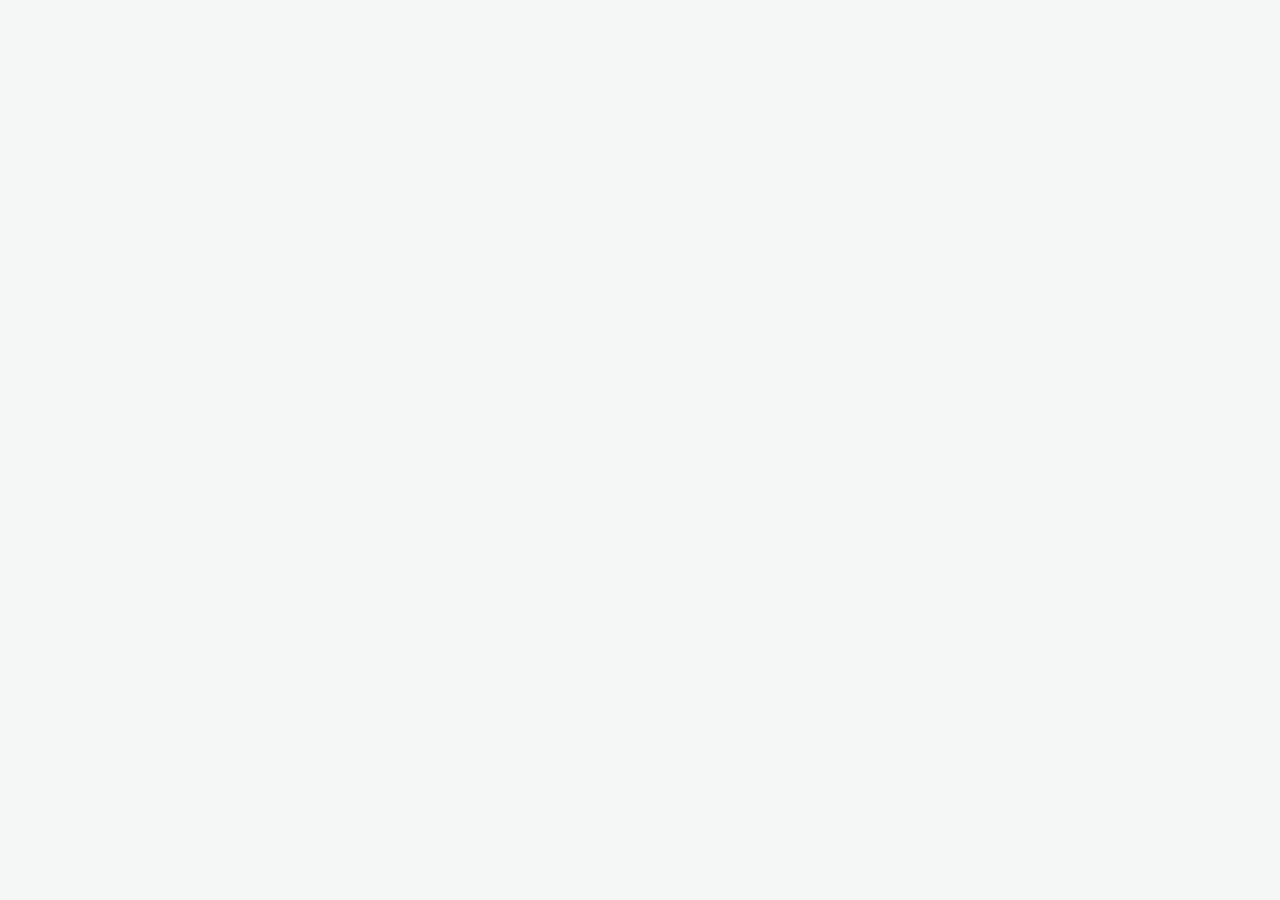
==== commit a0790e87: "Enable shared inline editing of item names and adding custom income items" ====
--- a/abt-harmonogram/index.html
+++ b/abt-harmonogram/index.html
@@ -42,47 +42,139 @@
 .item.done .status-check{display:inline-block}
 .item.done .desc{color:#3d6249}
 .item.done .head strong{color:#164e2c}
-</style></head><body><header><h1>ABT · Příjmy / výdaje</h1><button id="refresh" type="button" style="float:right;margin-top:-21px;border:1px solid #d5e5da;background:#f4faf5;border-radius:5px;padding:4px 8px;font-size:10px">Obnovit</button><div id="connection">Načítám sdílené údaje…</div></header><main id="main"></main><script>
+
+/* Úprava názvů a přidávání příjmových položek */
+.title-input{display:block;width:100%;min-width:0;border:1px solid transparent;background:transparent;color:#21372d;border-radius:5px;font:800 16px/1.3 -apple-system,BlinkMacSystemFont,"Segoe UI",Arial,sans-serif;padding:2px 4px;margin:-2px -4px;flex:1}
+.title-input:foc<script>
 const ITEMS=[["a_rs6_120","in","16.11.","RS6",120000,"EUR","ceka","Plánovaná platba 120 tisíc EUR za RS6."],["a_rsq8_70","in","20.11.","RSQ8 – první část",70000,"EUR","ceka","První část platby za RSQ8 z rozpisu 70 + 100 tisíc EUR."],["a_rsq8_100","in","20.11.","RSQ8 – druhá část",100000,"EUR","ceka","Druhá část platby za RSQ8, společně s první činí 170 tisíc EUR."],["p100","in","19.11.","Hotovost – kupní cena",100000,"EUR","provedeno","Hotovostní splátka kupní ceny přijatá 19. listopadu."],["p300","in","20.11.","Hotovost – očekáváno",300000,"EUR","ceka","Očekávaná hotovostní splátka kupní ceny, přijetí zatím nepotvrzeno."],["p_transfer_2111","in","21.11.","Převod za podíl",500000,"EUR","ceka","Dne 21.11. platba 500 000 € převodem za podíl ve společnosti."],["p_target_2412","in","do 24.12.","Doplatek a dokončení převodu",2500000,"EUR","ceka","Do 24.12. doplatit do celkové úhrady minimálně 2 500 000 € a dokončit transakci i převod podílu."],["a_dubai_500","in","16.11.","Dubaj – převod",500000,"EUR","ceka","Po podpisu smlouvy měl následovat převod 500 tisíc EUR z Dubaje."],["a_firma_300","in","23.11.","Platba firmě",300000,"EUR","ceka","Platba 300 tisíc EUR firmě s termínem přesunutým na 23. listopadu."],["a_december","in","12/2026","Vše uhrazeno – cíl",0,"EUR","ceka","Cílem harmonogramu je úplné vypořádání během prosince 2026."],["h500","out","—","Hirschler – rámec",500000,"EUR","ceka","Souhrnná expozice vůči Hirschlerovi uváděná v eurech."],["h7500","out","—","Hirschler – financování 1",7500000,"CZK","ceka","První evidovaná korunová část financování od Hirschlera."],["h4000","out","—","Hirschler – financování 2",4000000,"CZK","ceka","Druhá evidovaná korunová část financování od Hirschlera."],["h2000","out","—","Hirschler – financování 3",2000000,"CZK","ceka","Třetí evidovaná korunová část financování od Hirschlera."],["z8000","out","—","Žáček – financování",8000000,"CZK","ceka","Financování 8 milionů Kč evidované ve vztahu k Janu Klimentovi."]];
 const BASE="https://c--c4296fe3-6549-4477-bdfd-936af88bf021-prod.lovable.cloud";
 const KEY="sb_publishable_Ddahqy6FWHovyP6J8o03cg_Qhcrh0Sl";
 const $=s=>document.querySelector(s);
 const safe=s=>String(s).replace(/[&<>"']/g,c=>({"&":"&amp;","<":"&lt;",">":"&gt;",'"':"&quot;","'":"&#39;"}[c]));
-const formatAmount=n=>new Intl.NumberFormat("cs-CZ",{maximumFractionDigits:2}).format(Number(n)).replace(/[\u00a0\u202f]/g," ");
-const states=Object.fromEntries(ITEMS.map(r=>[r[0],{amount:r[4],status:r[6],comment:""}]));
-function rowHtml(r){const [id,g,date,name,amt,cur,status,description]=r;return '<article class="item'+(status==="provedeno"?" done":"")+'" data-id="'+id+'"><div class="head"><strong>'+safe(name)+'</strong><span class="status-check" aria-label="Provedeno" title="Provedeno">✓</span><small>'+safe(date)+'</small></div><div class="desc">'+safe(description)+'</div><div class="edit"><label class="amount"><input aria-label="Částka '+safe(name)+'" inputmode="decimal" value="'+formatAmount(amt)+'"><span>'+cur+'</span></label><select aria-label="Stav '+safe(name)+'"><option value="provedeno"'+(status==="provedeno"?" selected":"")+'>Provedeno</option><option value="ceka"'+(status==="ceka"?" selected":"")+'>Čeká se</option><option value="nesplneno"'+(status==="nesplneno"?" selected":"")+'>Nesplněno</option></select></div><div class="note"><input aria-label="Komentář '+safe(name)+'" placeholder="Vlastní komentář…" maxlength="2000"><button type="button">Uložit vše</button></div><div class="indicator"></div></article>'}
-$("#main").innerHTML=['in','out'].map(g=>'<section class="group "+g><h2>'+(g==='in'?'Příjmy':'Výdaje')+'</h2>'+ITEMS.filter(r=>r[1]===g).map(rowHtml).join('')+'</section>').join('');
-function show(el,text,bad=false){const node=el.querySelector(".indicator");node.textContent=text;node.className="indicator"+(bad?" bad":"")}
-async function request(path,method="GET",body){const res=await fetch(BASE+"/rest/v1/"+path,{method,cache:"no-store",headers:{"apikey":KEY,"Content-Type":"application/json","Accept":"application/json",...(method==="PATCH"?{"Prefer":"return=representation"}:{})},...(body!==undefined?{body:JSON.stringify(body)}:{})});const t=await res.text();if(!res.ok)throw Error(t.slice(0,180));return t?JSON.parse(t):[]}
-function setDoneAppearance(el,done){
- el.classList.toggle("done",done);
- el.style.setProperty("background-color",done?"#dbf5e2":"#ffffff","important");
- el.style.setProperty("border-color",done?"#74be88":"#e0e5e1","important");
-}
-function apply(id){const el=document.querySelector('[data-id="'+id+'"]');if(!el)return;const v=states[id];el.querySelector(".amount input").value=formatAmount(v.amount);el.querySelector("select").value=v.status;setDoneAppearance(el,v.status==="provedeno");el.querySelector(".note input").value=v.comment||""}
-const busy=new Set();
-function readEditor(el){
- const raw=el.querySelector(".amount input").value.trim().replace(/\s/g,"").replace(",",".");
- if(!/^\d+(\.\d{1,2})?$/.test(raw)||Number(raw)>=1e12)throw Error("Neplatná částka. Povolena jsou maximálně dvě desetinná místa.");
- return {amount:Number(raw),status:el.querySelector("select").value,comment:el.querySelector(".note input").value};
-}
-async function saveAll(el){
+const money=n=>new Intl.NumberFormat("cs-CZ",{maximumFractionDigits:2}).format(Number(n)).replace(/[\u00a0\u202f]/g," ");
+const dbSelect="id,amount,status,comment,item_name,section_type,currency_code,date_text,item_description,sort_position,is_custom";
+const states={};
+let customItems=[];
+let ready=false;
+const activeSaves=new Set();
+function parseNumber(raw){
+ const compact=String(raw).trim().replace(/\s/g,"").replace(",",".");
+ if(!/^\d+(\.\d{1,2})?$/.test(compact)||Number(compact)>=1e12)throw Error("Částka musí být nezáporné číslo s nejvýše dvěma desetinnými místy.");
+ return Number(compact);
+}
+function cleanName(raw){const s=String(raw).trim();if(!s||s.length>180)throw Error("Název musí mít 1 až 180 znaků.");return s;}
+function rowHtml(r){
+ const [id,g,date,name,amount,currency,status,description]=r;
+ const v=states[id]||{amount,status,comment:"",item_name:name};
+ const shownName=v.item_name||name;
+ const opts=[["provedeno","Provedeno"],["ceka","Čeká se"],["nesplneno","Nesplněno"]].map(([value,label])=>'<option value="'+value+'"'+(v.status===value?' selected':'')+'>'+label+'</option>').join("");
+ const desc=description?'<div class="desc">'+safe(description)+'</div>':"";
+ return '<article class="item'+(v.status==="provedeno"?" done":"")+'" data-id="'+safe(id)+'"><div class="head"><input class="title-input" aria-label="Název položky" maxlength="180" value="'+safe(shownName)+'" title="Klepnutím upravíte název"><span class="status-check" aria-label="Provedeno" title="Provedeno">✓</span><small>'+safe(date)+'</small></div>'+desc+'<div class="edit"><label class="amount"><input aria-label="Částka" inputmode="decimal" value="'+money(v.amount)+'"><span>'+safe(currency)+'</span></label><select aria-label="Stav">'+opts+'</select></div><div class="note"><input aria-label="Vlastní komentář" placeholder="Vlastní komentář…" maxlength="2000" value="'+safe(v.comment||"")+'"><button type="button" class="save">Uložit vše</button></div><div class="indicator"></div></article>';
+}
+function notice(el,msg,isError=false){
+ const node=el.querySelector(".indicator");node.textContent=msg;node.className="indicator"+(isError?" bad":"");
+}
+function styleDone(el,done){el.classList.toggle("done",done);el.style.setProperty("background-color",done?"#dbf5e2":"#fff","important");el.style.setProperty("border-color",done?"#74be88":"#e0e5e1","important");}
+async function api(path,method="GET",body){
+ const resp=await fetch(BASE+"/rest/v1/"+path,{method,cache:"no-store",headers:{"apikey":KEY,"Accept":"application/json","Content-Type":"application/json",...(["PATCH","POST"].includes(method)?{"Prefer":"return=representation"}:{})},...(body===undefined?{}:{body:JSON.stringify(body)})});
+ const txt=await resp.text();
+ if(!resp.ok){let e=txt;try{e=JSON.parse(txt).message||txt}catch{}throw Error(e.slice(0,240))}
+ return txt?JSON.parse(txt):[];
+}
+function render(){
+ const all=[...customItems,...ITEMS];
+ $("#main").innerHTML=["in","out"].map(group=>{
+  const add=group==="in"?'<button type="button" class="add-toggle" id="add-toggle" aria-label="Přidat příjem" title="Přidat příjem">+</button><form id="add-form" class="add-form" hidden><input id="add-name" required maxlength="180" placeholder="Název nové položky"><div class="add-grid"><input id="add-amount" required inputmode="decimal" placeholder="Částka"><select id="add-currency"><option value="EUR">EUR</option><option value="CZK">CZK</option></select></div><div class="add-grid"><input id="add-date" placeholder="Datum / termín"><select id="add-status"><option value="ceka">Čeká se</option><option value="provedeno">Provedeno</option><option value="nesplneno">Nesplněno</option></select></div><input id="add-comment" maxlength="2000" placeholder="Komentář (volitelný)"><div class="add-actions"><button type="submit" id="add-save">Přidat položku</button><button type="button" class="cancel" id="add-cancel">Zrušit</button></div><div class="add-error" id="add-error"></div></form>':"";
+  return '<section class="group '+group+'"><h2>'+(group==="in"?"Příjmy":"Výdaje")+'</h2>'+add+all.filter(r=>r[1]===group).map(rowHtml).join("")+'</section>';
+ }).join("");
+ for(const el of document.querySelectorAll(".item")){
+  const btn=el.querySelector(".save");btn.disabled=!ready;
+  btn.addEventListener("click",()=>saveItem(el));
+  const mark=()=>notice(el,"Neuložené změny – stiskněte Uložit vše");
+  el.querySelector(".title-input").addEventListener("input",mark);
+  el.querySelector(".amount input").addEventListener("input",mark);
+  el.querySelector(".note input").addEventListener("input",mark);
+  el.querySelector("select").addEventListener("change",()=>{styleDone(el,el.querySelector("select").value==="provedeno");mark()});
+ }
+ if($("#add-toggle")){
+  $("#add-toggle").disabled=!ready;
+  $("#add-toggle").addEventListener("click",()=>{const form=$("#add-form");form.hidden=!form.hidden;if(!form.hidden)$("#add-name").focus()});
+  $("#add-cancel").addEventListener("click",()=>{$("#add-form").hidden=true;$("#add-form").reset();$("#add-error").textContent=""});
+  $("#add-form").addEventListener("submit",addItem);
+ }
+}
+function copyFields(el,record){
+ el.querySelector(".title-input").value=record.item_name||"";
+ el.querySelector(".amount input").value=money(record.amount);
+ el.querySelector("select").value=record.status;
+ el.querySelector(".note input").value=record.comment||"";
+ styleDone(el,record.status==="provedeno");
+}
+async function saveItem(el){
  const id=el.dataset.id;
- if(busy.has(id))return;
- let patch;
- try{patch=readEditor(el)}catch(e){show(el,e.message,true);return}
- busy.add(id);
- const button=el.querySelector("button");
- button.disabled=true;button.textContent="Ukládám…";
- show(el,"Odesílám změny do databáze…");
- try{
-   const result=await request("payment_item_states?id=eq."+encodeURIComponent(id)+"&select=id,amount,status,comment","PATCH",patch);
-   if(!Array.isArray(result)||result.length!==1)throw Error("Změna nebyla databází potvrzena.");
-   const verify=await request("payment_item_states?id=eq."+encodeURIComponent(id)+"&select=id,amount,status,comment");
-   if(!Array.isArray(verify)||verify.length!==1)throw Error("Uložení se nepodařilo zpětně ověřit.");
-   const r=verify[0];
-   if(Math.abs(Number(r.amount)-patch.amount)>0.001||r.status!==patch.status||(r.comment||"")!==patch.comment)throw Error("Po načtení jsou hodnoty jiné, změna nebyla potvrzena.");
-   states[id]={amount:Number(r.amount),status:r.status,comment:r.comment||""};
+ if(!ready||activeSaves.has(id))return;
+ let body;
+ try{body={item_name:cleanName(el.querySelector(".title-input").value),amount:parseNumber(el.querySelector(".amount input").value),status:el.querySelector("select").value,comment:el.querySelector(".note input").value}}catch(e){notice(el,e.message,true);return}
+ activeSaves.add(id);const btn=el.querySelector(".save");btn.disabled=true;btn.textContent="Ukládám…";notice(el,"Ukládám do sdílené databáze…");
+ try{
+  const result=await api("payment_item_states?id=eq."+encodeURIComponent(id)+"&select="+dbSelect,"PATCH",body);
+  if(result.length!==1)throw Error("Databáze nepotvrdila uložení.");
+  const verify=await api("payment_item_states?id=eq."+encodeURIComponent(id)+"&select="+dbSelect);
+  if(verify.length!==1)throw Error("Změnu nelze ověřit.");
+  const v=verify[0];
+  if((v.item_name||"")!==body.item_name||Number(v.amount)!==body.amount||v.status!==body.status||(v.comment||"")!==body.comment)throw Error("Po opětovném načtení data nesouhlasí.");
+  states[id]={...v,amount:Number(v.amount)};
+  copyFields(el,states[id]);notice(el,"✓ Uloženo pro všechny");
+ }catch(e){notice(el,"CHYBA: "+e.message,true)}
+ finally{activeSaves.delete(id);btn.disabled=false;btn.textContent="Uložit vše";}
+}
+function makeId(){
+ if(typeof crypto!=="undefined"&&crypto.randomUUID)return "custom_"+crypto.randomUUID();
+ return "custom_"+Date.now()+"_"+Math.random().toString(36).slice(2,12);
+}
+async function addItem(e){
+ e.preventDefault();if(!ready)return;
+ const error=$("#add-error"),btn=$("#add-save");error.textContent="";
+ let body;
+ try{
+  body={id:makeId(),item_name:cleanName($("#add-name").value),amount:parseNumber($("#add-amount").value),status:$("#add-status").value,comment:$("#add-comment").value,section_type:"in",currency_code:$("#add-currency").value,date_text:$("#add-date").value.trim().slice(0,80),item_description:"",is_custom:true,sort_position:0};
+ }catch(err){error.textContent=err.message;return}
+ btn.disabled=true;btn.textContent="Ukládám…";
+ try{
+  const data=await api("payment_item_states?select="+dbSelect,"POST",body);
+  if(data.length!==1||data[0].id!==body.id)throw Error("Vložení nebylo databází potvrzeno.");
+  const verify=await api("payment_item_states?id=eq."+encodeURIComponent(body.id)+"&select="+dbSelect);
+  if(verify.length!==1)throw Error("Novou položku nelze znovu načíst.");
+  states[body.id]={...verify[0],amount:Number(verify[0].amount)};
+  customItems.unshift([body.id,"in",body.date_text,body.item_name,body.amount,body.currency_code,body.status,""]);
+  render();
+  $("#connection").textContent="Nová položka uložena do sdílené databáze";$("#connection").className="good";
+ }catch(err){error.textContent="CHYBA: "+err.message}
+ finally{btn.disabled=false;btn.textContent="Přidat položku"}
+}
+async function load(){
+ const indicator=$("#connection");indicator.className="";indicator.textContent="Načítám sdílené položky…";
+ try{
+  const result=await api("payment_item_states?select="+dbSelect);
+  if(!Array.isArray(result)||result.length<ITEMS.length)throw Error("Databáze nevrátila očekávané záznamy.");
+  customItems=[];
+  const defaults=new Set(ITEMS.map(r=>r[0]));
+  for(const r of result){
+   states[r.id]={...r,amount:Number(r.amount)};
+   if(r.is_custom===true&&!defaults.has(r.id)&&r.item_name){
+    customItems.push([r.id,r.section_type==="out"?"out":"in",r.date_text||"",r.item_name,Number(r.amount),r.currency_code||"EUR",r.status,r.item_description||""]);
+   }
+  }
+  customItems.sort((a,b)=>a[0]<b[0]?1:-1);
+  ready=true;render();
+  indicator.textContent="Sdílená databáze aktivní";indicator.className="good";
+ }catch(err){ready=false;render();indicator.textContent="CHYBA databáze: "+err.message;indicator.className="bad"}
+}
+$("#refresh").addEventListener("click",load);
+render();
+load();
+
+</script>"};
    apply(id);
    show(el,"✓ Uloženo a znovu načteno z databáze");
  }catch(e){
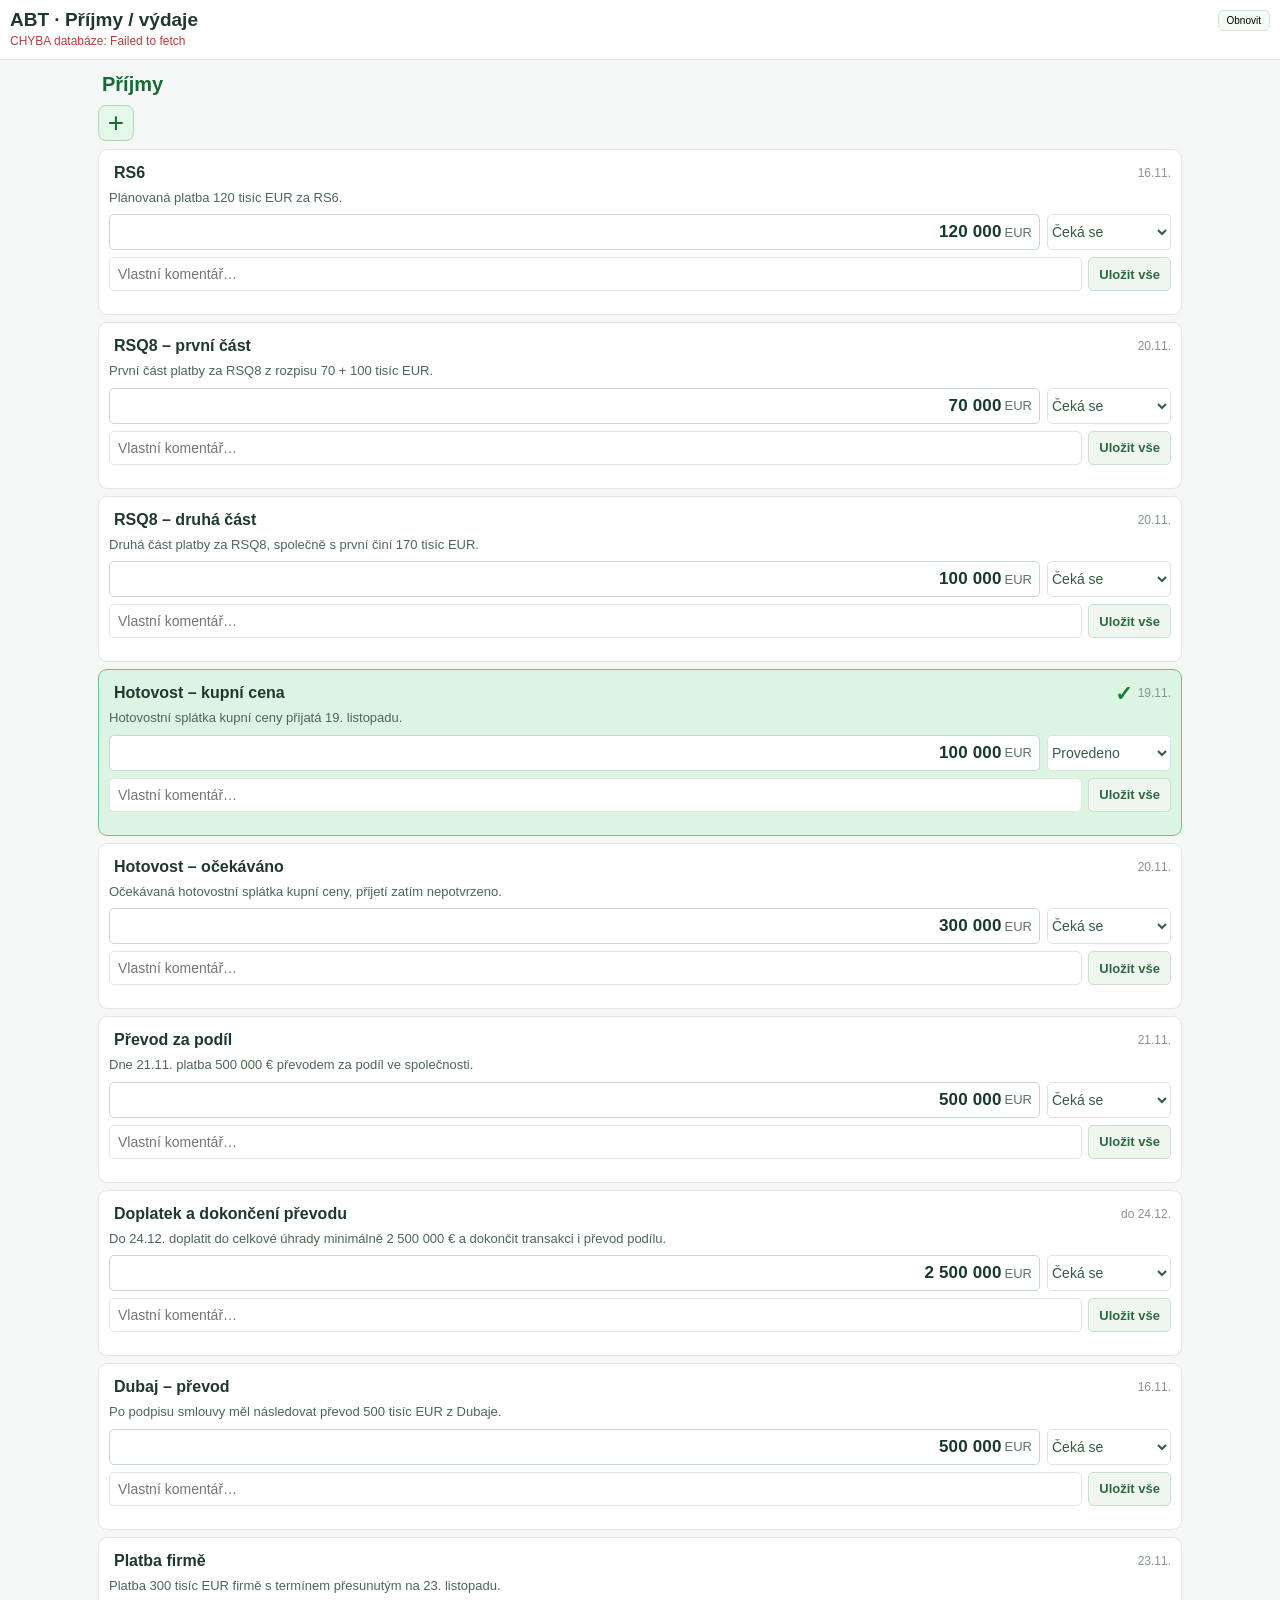
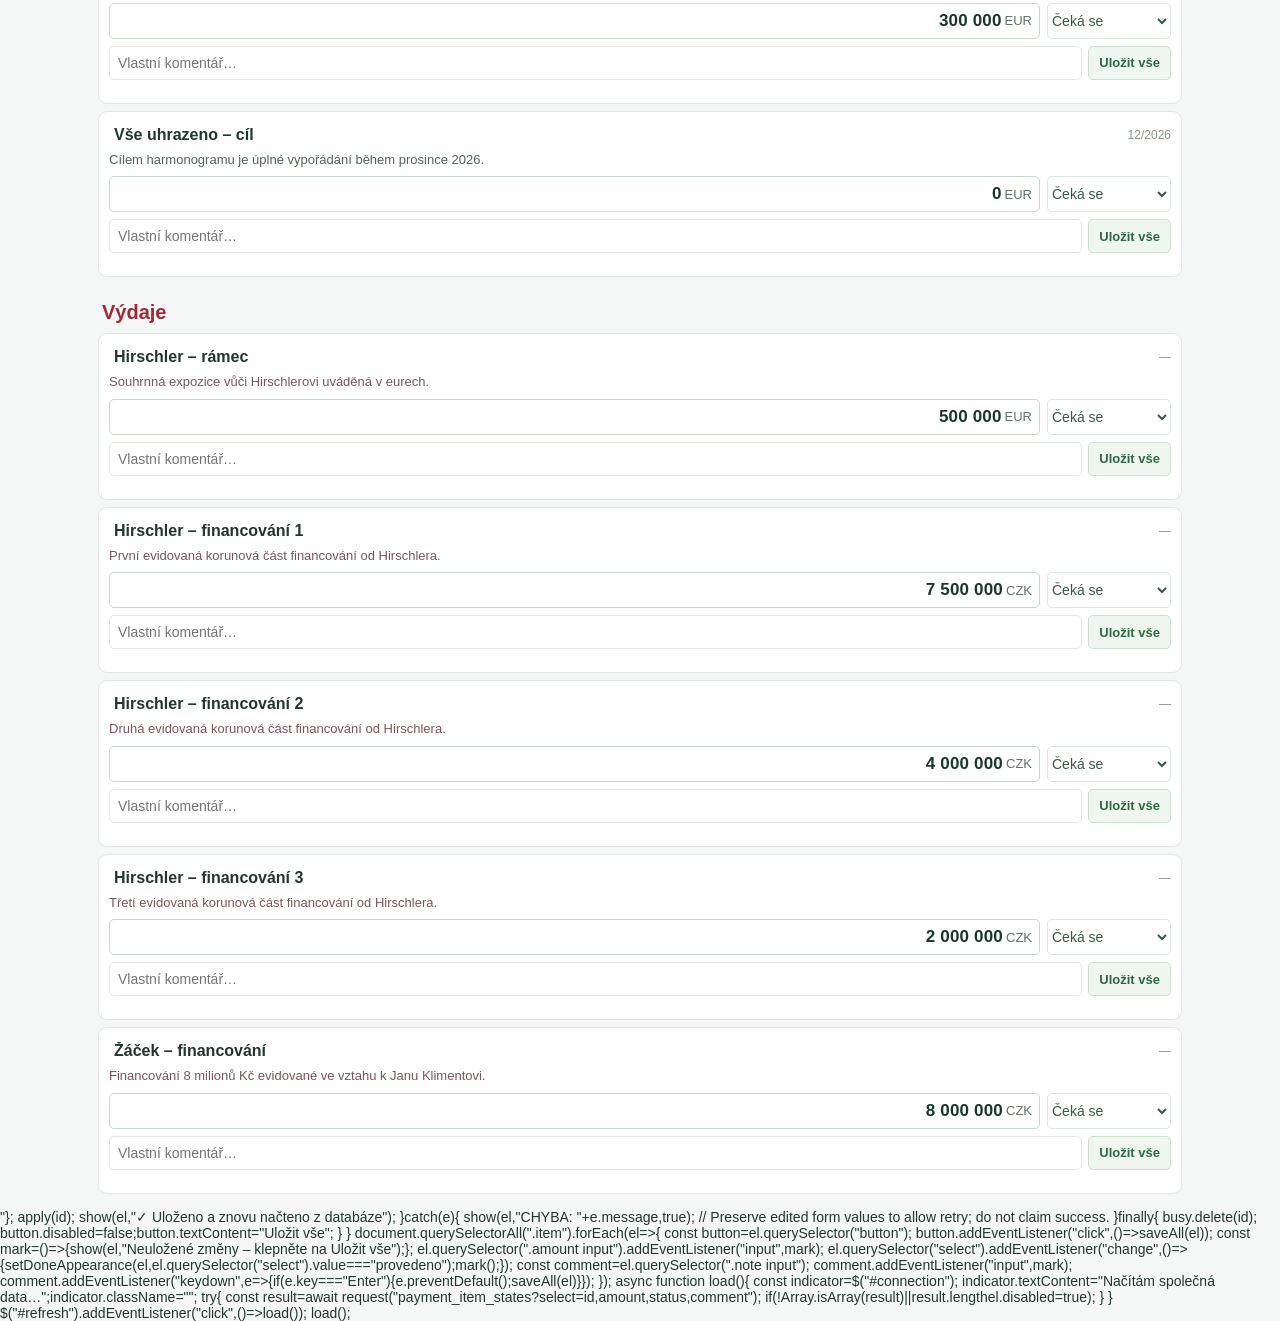
==== commit 9a697ef9: "Fix blank public page with valid HTML and static fallback rows" ====
--- a/abt-harmonogram/index.html
+++ b/abt-harmonogram/index.html
@@ -37,15 +37,10 @@
 
 /* Barva výhradně podle skutečně uloženého stavu, nikoli podle typu platby */
 .group.in .item,.group.out .item{background:#fff;border-color:#e0e5e1}
-.group.in .item.done,.group.out .item.done{background:#dbf5e2!important;border-color:#74be88!important;box-shadow:inset 0 0 0 1px #a4d9b0}
+.group.in .item.done,.group.out .item.done{background:#e8f7eb;border-color:#89c99b}
 .item .status-check{display:none;flex-shrink:0;color:#17803c;font-size:21px;line-height:1;font-weight:900;margin-left:5px}
 .item.done .status-check{display:inline-block}
-.item.done .desc{color:#3d6249}
-.item.done .head strong{color:#164e2c}
-
-/* Úprava názvů a přidávání příjmových položek */
-.title-input{display:block;width:100%;min-width:0;border:1px solid transparent;background:transparent;color:#21372d;border-radius:5px;font:800 16px/1.3 -apple-system,BlinkMacSystemFont,"Segoe UI",Arial,sans-serif;padding:2px 4px;margin:-2px -4px;flex:1}
-.title-input:foc<script>
+.title-input{flex:1;min-width:0;width:100%;font:800 16px -apple-system,BlinkMacSystemFont,"Segoe UI",Arial,sans-serif;border:1px solid transparent;background:transparent;padding:2px 4px;color:#21372d}.head{align-items:center}.add-toggle{display:block;width:36px;height:36px;font-size:28px;color:#166c34;background:#e5f7e9;border:1px solid #afd7b8;border-radius:8px;margin-bottom:8px}.add-form{display:grid;gap:7px;padding:10px;border:1px solid #a7d0b1;background:#fff;border-radius:8px;margin-bottom:9px}.add-form[hidden]{display:none}.add-form input,.add-form select{height:37px;width:100%;min-width:0;background:white;border:1px solid #c8d9ce;border-radius:6px;padding:5px;font-size:14px}.add-grid{display:grid;grid-template-columns:1fr 1fr;gap:6px}.add-actions{display:flex;gap:6px}.add-actions button{padding:8px;background:#e2f5e8;border:1px solid #a5cfb2;border-radius:6px}.add-error{color:#a22}.group .item:not(.done){background:#fff!important;border-color:#e0e5e1!important}.group .item.done{background:#dbf5e2!important;border-color:#74be88!important}</style></head><body><header><h1>ABT · Příjmy / výdaje</h1><button id="refresh" type="button" style="float:right;margin-top:-21px;border:1px solid #d5e5da;background:#f4faf5;border-radius:5px;padding:4px 8px;font-size:10px">Obnovit</button><div id="connection">Načítám sdílené údaje…</div></header><main id="main"><section class="group in"><h2>Příjmy</h2><button type="button" id="add-toggle" class="add-toggle">+</button><form id="add-form" class="add-form" hidden><input id="add-name" required maxlength="180" placeholder="Název položky"><div class="add-grid"><input id="add-amount" inputmode="decimal" required placeholder="Částka"><select id="add-currency"><option>EUR</option><option>CZK</option></select></div><div class="add-grid"><input id="add-date" placeholder="Datum / termín"><select id="add-status"><option value="ceka">Čeká se</option><option value="provedeno">Provedeno</option><option value="nesplneno">Nesplněno</option></select></div><input id="add-comment" placeholder="Komentář" maxlength="2000"><div class="add-actions"><button type="submit" id="add-save">Přidat položku</button><button type="button" class="cancel" id="add-cancel">Zrušit</button></div><div id="add-error" class="add-error"></div></form><article class="item" data-id="a_rs6_120"><div class="head"><input class="title-input" aria-label="Název položky" maxlength="180" value="RS6"><span class="status-check">✓</span><small>16.11.</small></div><div class="desc">Plánovaná platba 120 tisíc EUR za RS6.</div><div class="edit"><label class="amount"><input aria-label="Částka" inputmode="decimal" value="120 000"><span>EUR</span></label><select aria-label="Stav"><option value="provedeno">Provedeno</option><option value="ceka" selected>Čeká se</option><option value="nesplneno">Nesplněno</option></select></div><div class="note"><input aria-label="Vlastní komentář" placeholder="Vlastní komentář…" maxlength="2000"><button type="button" class="save">Uložit vše</button></div><div class="indicator"></div></article><article class="item" data-id="a_rsq8_70"><div class="head"><input class="title-input" aria-label="Název položky" maxlength="180" value="RSQ8 – první část"><span class="status-check">✓</span><small>20.11.</small></div><div class="desc">První část platby za RSQ8 z rozpisu 70 + 100 tisíc EUR.</div><div class="edit"><label class="amount"><input aria-label="Částka" inputmode="decimal" value="70 000"><span>EUR</span></label><select aria-label="Stav"><option value="provedeno">Provedeno</option><option value="ceka" selected>Čeká se</option><option value="nesplneno">Nesplněno</option></select></div><div class="note"><input aria-label="Vlastní komentář" placeholder="Vlastní komentář…" maxlength="2000"><button type="button" class="save">Uložit vše</button></div><div class="indicator"></div></article><article class="item" data-id="a_rsq8_100"><div class="head"><input class="title-input" aria-label="Název položky" maxlength="180" value="RSQ8 – druhá část"><span class="status-check">✓</span><small>20.11.</small></div><div class="desc">Druhá část platby za RSQ8, společně s první činí 170 tisíc EUR.</div><div class="edit"><label class="amount"><input aria-label="Částka" inputmode="decimal" value="100 000"><span>EUR</span></label><select aria-label="Stav"><option value="provedeno">Provedeno</option><option value="ceka" selected>Čeká se</option><option value="nesplneno">Nesplněno</option></select></div><div class="note"><input aria-label="Vlastní komentář" placeholder="Vlastní komentář…" maxlength="2000"><button type="button" class="save">Uložit vše</button></div><div class="indicator"></div></article><article class="item done" data-id="p100"><div class="head"><input class="title-input" aria-label="Název položky" maxlength="180" value="Hotovost – kupní cena"><span class="status-check">✓</span><small>19.11.</small></div><div class="desc">Hotovostní splátka kupní ceny přijatá 19. listopadu.</div><div class="edit"><label class="amount"><input aria-label="Částka" inputmode="decimal" value="100 000"><span>EUR</span></label><select aria-label="Stav"><option value="provedeno" selected>Provedeno</option><option value="ceka">Čeká se</option><option value="nesplneno">Nesplněno</option></select></div><div class="note"><input aria-label="Vlastní komentář" placeholder="Vlastní komentář…" maxlength="2000"><button type="button" class="save">Uložit vše</button></div><div class="indicator"></div></article><article class="item" data-id="p300"><div class="head"><input class="title-input" aria-label="Název položky" maxlength="180" value="Hotovost – očekáváno"><span class="status-check">✓</span><small>20.11.</small></div><div class="desc">Očekávaná hotovostní splátka kupní ceny, přijetí zatím nepotvrzeno.</div><div class="edit"><label class="amount"><input aria-label="Částka" inputmode="decimal" value="300 000"><span>EUR</span></label><select aria-label="Stav"><option value="provedeno">Provedeno</option><option value="ceka" selected>Čeká se</option><option value="nesplneno">Nesplněno</option></select></div><div class="note"><input aria-label="Vlastní komentář" placeholder="Vlastní komentář…" maxlength="2000"><button type="button" class="save">Uložit vše</button></div><div class="indicator"></div></article><article class="item" data-id="p_transfer_2111"><div class="head"><input class="title-input" aria-label="Název položky" maxlength="180" value="Převod za podíl"><span class="status-check">✓</span><small>21.11.</small></div><div class="desc">Dne 21.11. platba 500 000 € převodem za podíl ve společnosti.</div><div class="edit"><label class="amount"><input aria-label="Částka" inputmode="decimal" value="500 000"><span>EUR</span></label><select aria-label="Stav"><option value="provedeno">Provedeno</option><option value="ceka" selected>Čeká se</option><option value="nesplneno">Nesplněno</option></select></div><div class="note"><input aria-label="Vlastní komentář" placeholder="Vlastní komentář…" maxlength="2000"><button type="button" class="save">Uložit vše</button></div><div class="indicator"></div></article><article class="item" data-id="p_target_2412"><div class="head"><input class="title-input" aria-label="Název položky" maxlength="180" value="Doplatek a dokončení převodu"><span class="status-check">✓</span><small>do 24.12.</small></div><div class="desc">Do 24.12. doplatit do celkové úhrady minimálně 2 500 000 € a dokončit transakci i převod podílu.</div><div class="edit"><label class="amount"><input aria-label="Částka" inputmode="decimal" value="2 500 000"><span>EUR</span></label><select aria-label="Stav"><option value="provedeno">Provedeno</option><option value="ceka" selected>Čeká se</option><option value="nesplneno">Nesplněno</option></select></div><div class="note"><input aria-label="Vlastní komentář" placeholder="Vlastní komentář…" maxlength="2000"><button type="button" class="save">Uložit vše</button></div><div class="indicator"></div></article><article class="item" data-id="a_dubai_500"><div class="head"><input class="title-input" aria-label="Název položky" maxlength="180" value="Dubaj – převod"><span class="status-check">✓</span><small>16.11.</small></div><div class="desc">Po podpisu smlouvy měl následovat převod 500 tisíc EUR z Dubaje.</div><div class="edit"><label class="amount"><input aria-label="Částka" inputmode="decimal" value="500 000"><span>EUR</span></label><select aria-label="Stav"><option value="provedeno">Provedeno</option><option value="ceka" selected>Čeká se</option><option value="nesplneno">Nesplněno</option></select></div><div class="note"><input aria-label="Vlastní komentář" placeholder="Vlastní komentář…" maxlength="2000"><button type="button" class="save">Uložit vše</button></div><div class="indicator"></div></article><article class="item" data-id="a_firma_300"><div class="head"><input class="title-input" aria-label="Název položky" maxlength="180" value="Platba firmě"><span class="status-check">✓</span><small>23.11.</small></div><div class="desc">Platba 300 tisíc EUR firmě s termínem přesunutým na 23. listopadu.</div><div class="edit"><label class="amount"><input aria-label="Částka" inputmode="decimal" value="300 000"><span>EUR</span></label><select aria-label="Stav"><option value="provedeno">Provedeno</option><option value="ceka" selected>Čeká se</option><option value="nesplneno">Nesplněno</option></select></div><div class="note"><input aria-label="Vlastní komentář" placeholder="Vlastní komentář…" maxlength="2000"><button type="button" class="save">Uložit vše</button></div><div class="indicator"></div></article><article class="item" data-id="a_december"><div class="head"><input class="title-input" aria-label="Název položky" maxlength="180" value="Vše uhrazeno – cíl"><span class="status-check">✓</span><small>12/2026</small></div><div class="desc">Cílem harmonogramu je úplné vypořádání během prosince 2026.</div><div class="edit"><label class="amount"><input aria-label="Částka" inputmode="decimal" value="0"><span>EUR</span></label><select aria-label="Stav"><option value="provedeno">Provedeno</option><option value="ceka" selected>Čeká se</option><option value="nesplneno">Nesplněno</option></select></div><div class="note"><input aria-label="Vlastní komentář" placeholder="Vlastní komentář…" maxlength="2000"><button type="button" class="save">Uložit vše</button></div><div class="indicator"></div></article></section><section class="group out"><h2>Výdaje</h2><article class="item" data-id="h500"><div class="head"><input class="title-input" aria-label="Název položky" maxlength="180" value="Hirschler – rámec"><span class="status-check">✓</span><small>—</small></div><div class="desc">Souhrnná expozice vůči Hirschlerovi uváděná v eurech.</div><div class="edit"><label class="amount"><input aria-label="Částka" inputmode="decimal" value="500 000"><span>EUR</span></label><select aria-label="Stav"><option value="provedeno">Provedeno</option><option value="ceka" selected>Čeká se</option><option value="nesplneno">Nesplněno</option></select></div><div class="note"><input aria-label="Vlastní komentář" placeholder="Vlastní komentář…" maxlength="2000"><button type="button" class="save">Uložit vše</button></div><div class="indicator"></div></article><article class="item" data-id="h7500"><div class="head"><input class="title-input" aria-label="Název položky" maxlength="180" value="Hirschler – financování 1"><span class="status-check">✓</span><small>—</small></div><div class="desc">První evidovaná korunová část financování od Hirschlera.</div><div class="edit"><label class="amount"><input aria-label="Částka" inputmode="decimal" value="7 500 000"><span>CZK</span></label><select aria-label="Stav"><option value="provedeno">Provedeno</option><option value="ceka" selected>Čeká se</option><option value="nesplneno">Nesplněno</option></select></div><div class="note"><input aria-label="Vlastní komentář" placeholder="Vlastní komentář…" maxlength="2000"><button type="button" class="save">Uložit vše</button></div><div class="indicator"></div></article><article class="item" data-id="h4000"><div class="head"><input class="title-input" aria-label="Název položky" maxlength="180" value="Hirschler – financování 2"><span class="status-check">✓</span><small>—</small></div><div class="desc">Druhá evidovaná korunová část financování od Hirschlera.</div><div class="edit"><label class="amount"><input aria-label="Částka" inputmode="decimal" value="4 000 000"><span>CZK</span></label><select aria-label="Stav"><option value="provedeno">Provedeno</option><option value="ceka" selected>Čeká se</option><option value="nesplneno">Nesplněno</option></select></div><div class="note"><input aria-label="Vlastní komentář" placeholder="Vlastní komentář…" maxlength="2000"><button type="button" class="save">Uložit vše</button></div><div class="indicator"></div></article><article class="item" data-id="h2000"><div class="head"><input class="title-input" aria-label="Název položky" maxlength="180" value="Hirschler – financování 3"><span class="status-check">✓</span><small>—</small></div><div class="desc">Třetí evidovaná korunová část financování od Hirschlera.</div><div class="edit"><label class="amount"><input aria-label="Částka" inputmode="decimal" value="2 000 000"><span>CZK</span></label><select aria-label="Stav"><option value="provedeno">Provedeno</option><option value="ceka" selected>Čeká se</option><option value="nesplneno">Nesplněno</option></select></div><div class="note"><input aria-label="Vlastní komentář" placeholder="Vlastní komentář…" maxlength="2000"><button type="button" class="save">Uložit vše</button></div><div class="indicator"></div></article><article class="item" data-id="z8000"><div class="head"><input class="title-input" aria-label="Název položky" maxlength="180" value="Žáček – financování"><span class="status-check">✓</span><small>—</small></div><div class="desc">Financování 8 milionů Kč evidované ve vztahu k Janu Klimentovi.</div><div class="edit"><label class="amount"><input aria-label="Částka" inputmode="decimal" value="8 000 000"><span>CZK</span></label><select aria-label="Stav"><option value="provedeno">Provedeno</option><option value="ceka" selected>Čeká se</option><option value="nesplneno">Nesplněno</option></select></div><div class="note"><input aria-label="Vlastní komentář" placeholder="Vlastní komentář…" maxlength="2000"><button type="button" class="save">Uložit vše</button></div><div class="indicator"></div></article></section></main><script>
 const ITEMS=[["a_rs6_120","in","16.11.","RS6",120000,"EUR","ceka","Plánovaná platba 120 tisíc EUR za RS6."],["a_rsq8_70","in","20.11.","RSQ8 – první část",70000,"EUR","ceka","První část platby za RSQ8 z rozpisu 70 + 100 tisíc EUR."],["a_rsq8_100","in","20.11.","RSQ8 – druhá část",100000,"EUR","ceka","Druhá část platby za RSQ8, společně s první činí 170 tisíc EUR."],["p100","in","19.11.","Hotovost – kupní cena",100000,"EUR","provedeno","Hotovostní splátka kupní ceny přijatá 19. listopadu."],["p300","in","20.11.","Hotovost – očekáváno",300000,"EUR","ceka","Očekávaná hotovostní splátka kupní ceny, přijetí zatím nepotvrzeno."],["p_transfer_2111","in","21.11.","Převod za podíl",500000,"EUR","ceka","Dne 21.11. platba 500 000 € převodem za podíl ve společnosti."],["p_target_2412","in","do 24.12.","Doplatek a dokončení převodu",2500000,"EUR","ceka","Do 24.12. doplatit do celkové úhrady minimálně 2 500 000 € a dokončit transakci i převod podílu."],["a_dubai_500","in","16.11.","Dubaj – převod",500000,"EUR","ceka","Po podpisu smlouvy měl následovat převod 500 tisíc EUR z Dubaje."],["a_firma_300","in","23.11.","Platba firmě",300000,"EUR","ceka","Platba 300 tisíc EUR firmě s termínem přesunutým na 23. listopadu."],["a_december","in","12/2026","Vše uhrazeno – cíl",0,"EUR","ceka","Cílem harmonogramu je úplné vypořádání během prosince 2026."],["h500","out","—","Hirschler – rámec",500000,"EUR","ceka","Souhrnná expozice vůči Hirschlerovi uváděná v eurech."],["h7500","out","—","Hirschler – financování 1",7500000,"CZK","ceka","První evidovaná korunová část financování od Hirschlera."],["h4000","out","—","Hirschler – financování 2",4000000,"CZK","ceka","Druhá evidovaná korunová část financování od Hirschlera."],["h2000","out","—","Hirschler – financování 3",2000000,"CZK","ceka","Třetí evidovaná korunová část financování od Hirschlera."],["z8000","out","—","Žáček – financování",8000000,"CZK","ceka","Financování 8 milionů Kč evidované ve vztahu k Janu Klimentovi."]];
 const BASE="https://c--c4296fe3-6549-4477-bdfd-936af88bf021-prod.lovable.cloud";
 const KEY="sb_publishable_Ddahqy6FWHovyP6J8o03cg_Qhcrh0Sl";
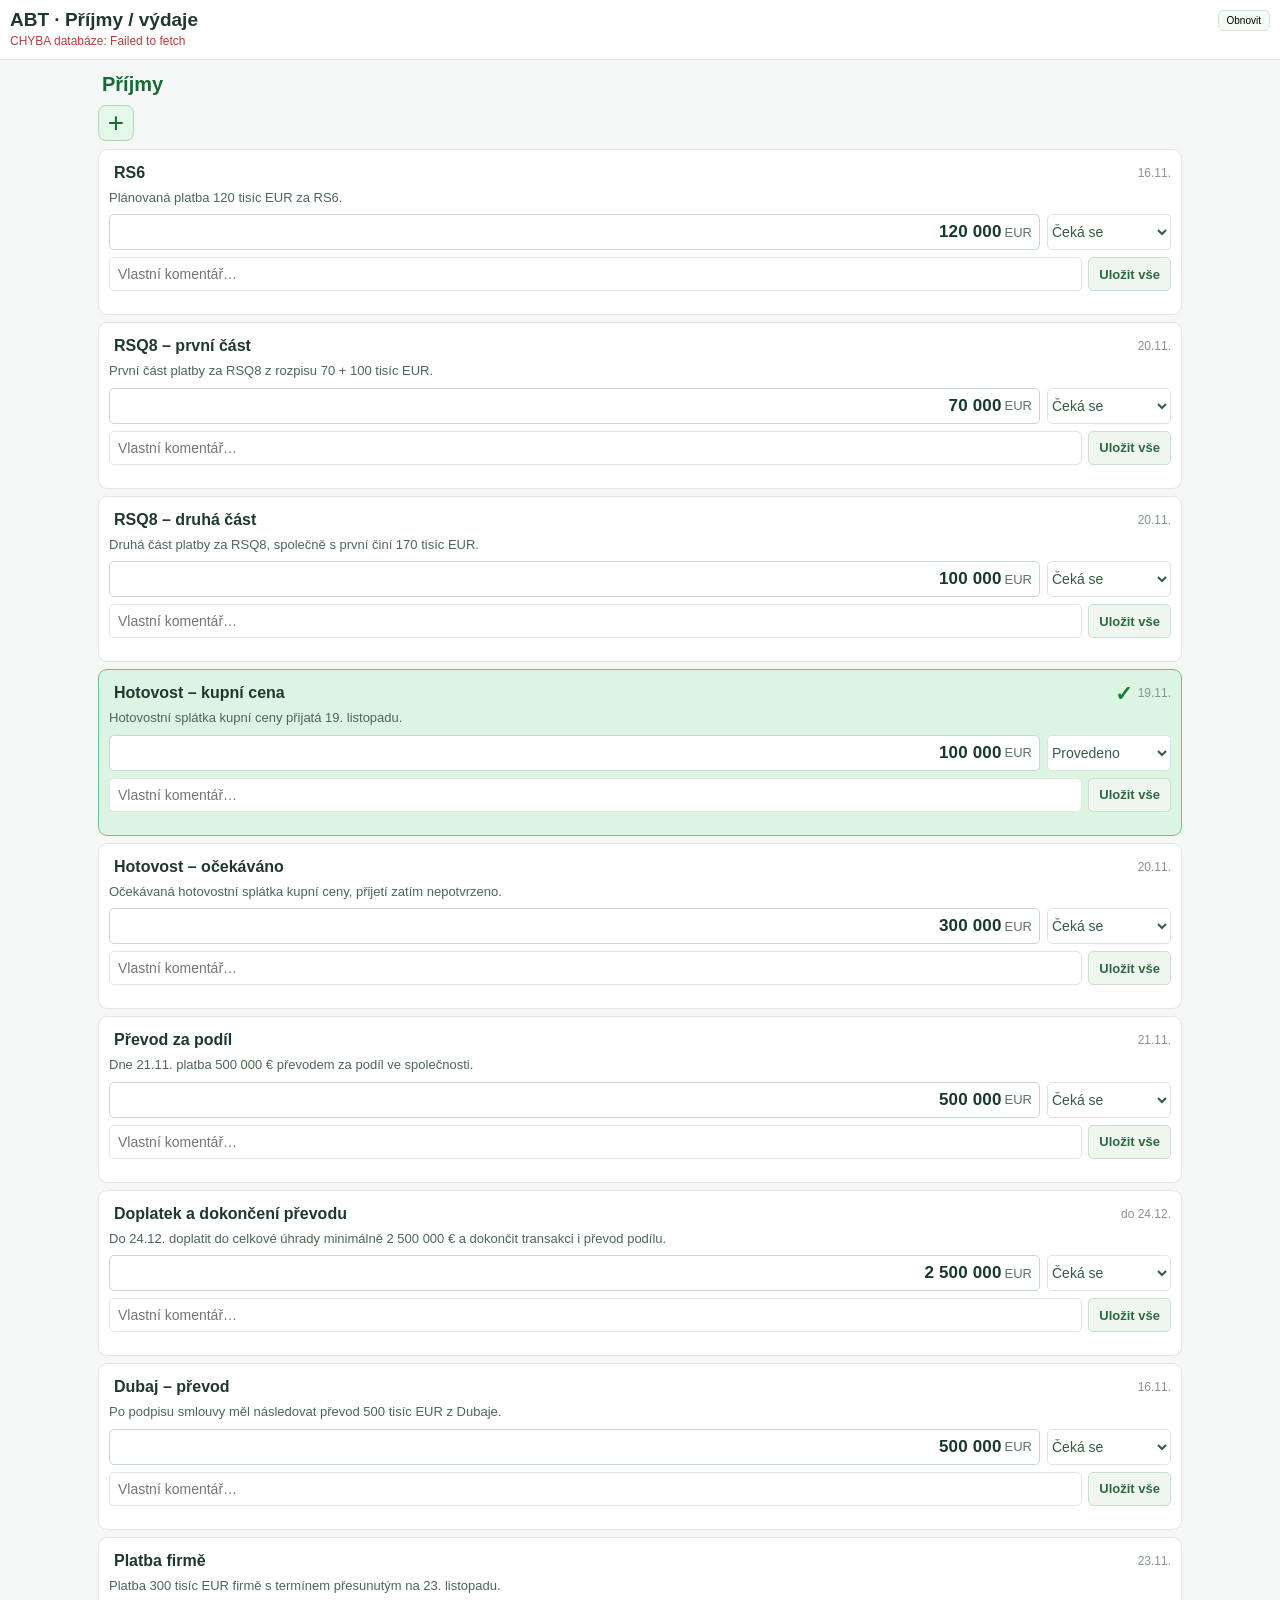
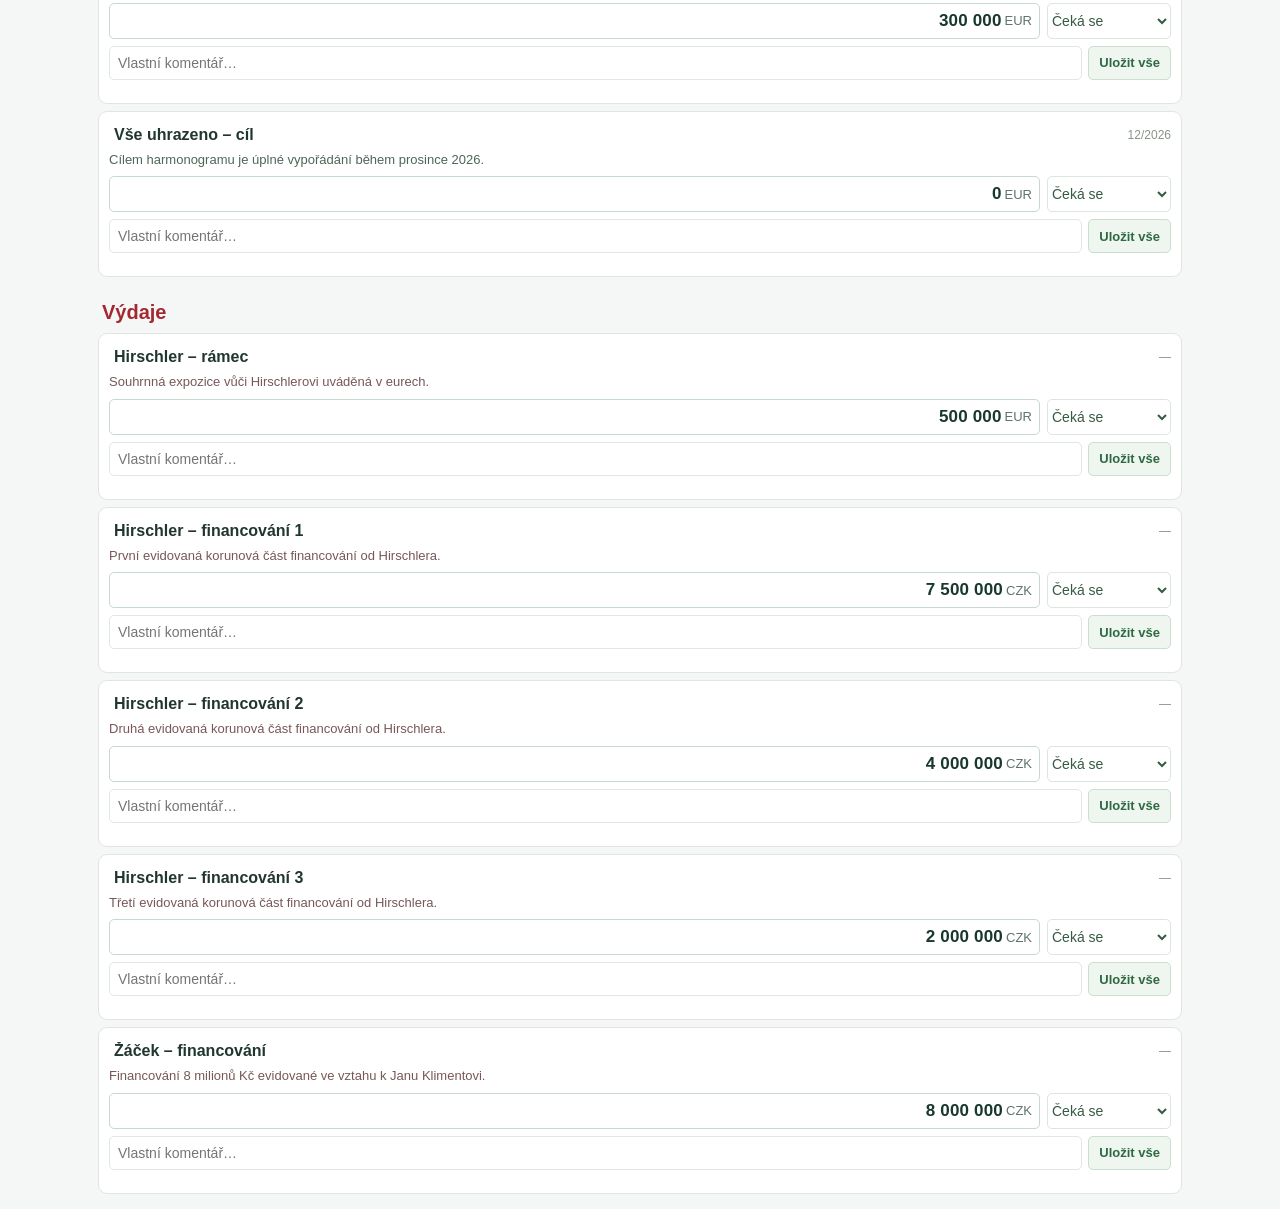
==== commit 14c261ef: "Remove duplicated JavaScript leaking as visible text below ledger" ====
--- a/abt-harmonogram/index.html
+++ b/abt-harmonogram/index.html
@@ -169,41 +169,4 @@
 render();
 load();
 
-</script>"};
-   apply(id);
-   show(el,"✓ Uloženo a znovu načteno z databáze");
- }catch(e){
-   show(el,"CHYBA: "+e.message,true);
-   // Preserve edited form values to allow retry; do not claim success.
- }finally{
-   busy.delete(id);
-   button.disabled=false;button.textContent="Uložit vše";
- }
-}
-document.querySelectorAll(".item").forEach(el=>{
- const button=el.querySelector("button");
- button.addEventListener("click",()=>saveAll(el));
- const mark=()=>{show(el,"Neuložené změny – klepněte na Uložit vše");};
- el.querySelector(".amount input").addEventListener("input",mark);
- el.querySelector("select").addEventListener("change",()=>{setDoneAppearance(el,el.querySelector("select").value==="provedeno");mark();});
- const comment=el.querySelector(".note input");
- comment.addEventListener("input",mark);
- comment.addEventListener("keydown",e=>{if(e.key==="Enter"){e.preventDefault();saveAll(el)}});
-});
-async function load(){
- const indicator=$("#connection");
- indicator.textContent="Načítám společná data…";indicator.className="";
- try{
-  const result=await request("payment_item_states?select=id,amount,status,comment");
-  if(!Array.isArray(result)||result.length<ITEMS.length)throw Error("Databáze nevrátila všech 14 položek.");
-  for(const r of result)if(states[r.id])states[r.id]={amount:Number(r.amount),status:r.status,comment:r.comment||""};
-  for(const id of Object.keys(states)){if(!busy.has(id)){apply(id);const el=document.querySelector('[data-id="'+id+'"]');show(el,"");}}
-  indicator.textContent="Sdílená databáze aktivní · po změně stiskněte Uložit vše";indicator.className="good";
- }catch(e){
-  indicator.textContent="CHYBA databáze: "+e.message;indicator.className="bad";
-  document.querySelectorAll(".item button").forEach(el=>el.disabled=true);
- }
-}
-$("#refresh").addEventListener("click",()=>load());
-load();
 </script></body></html>
